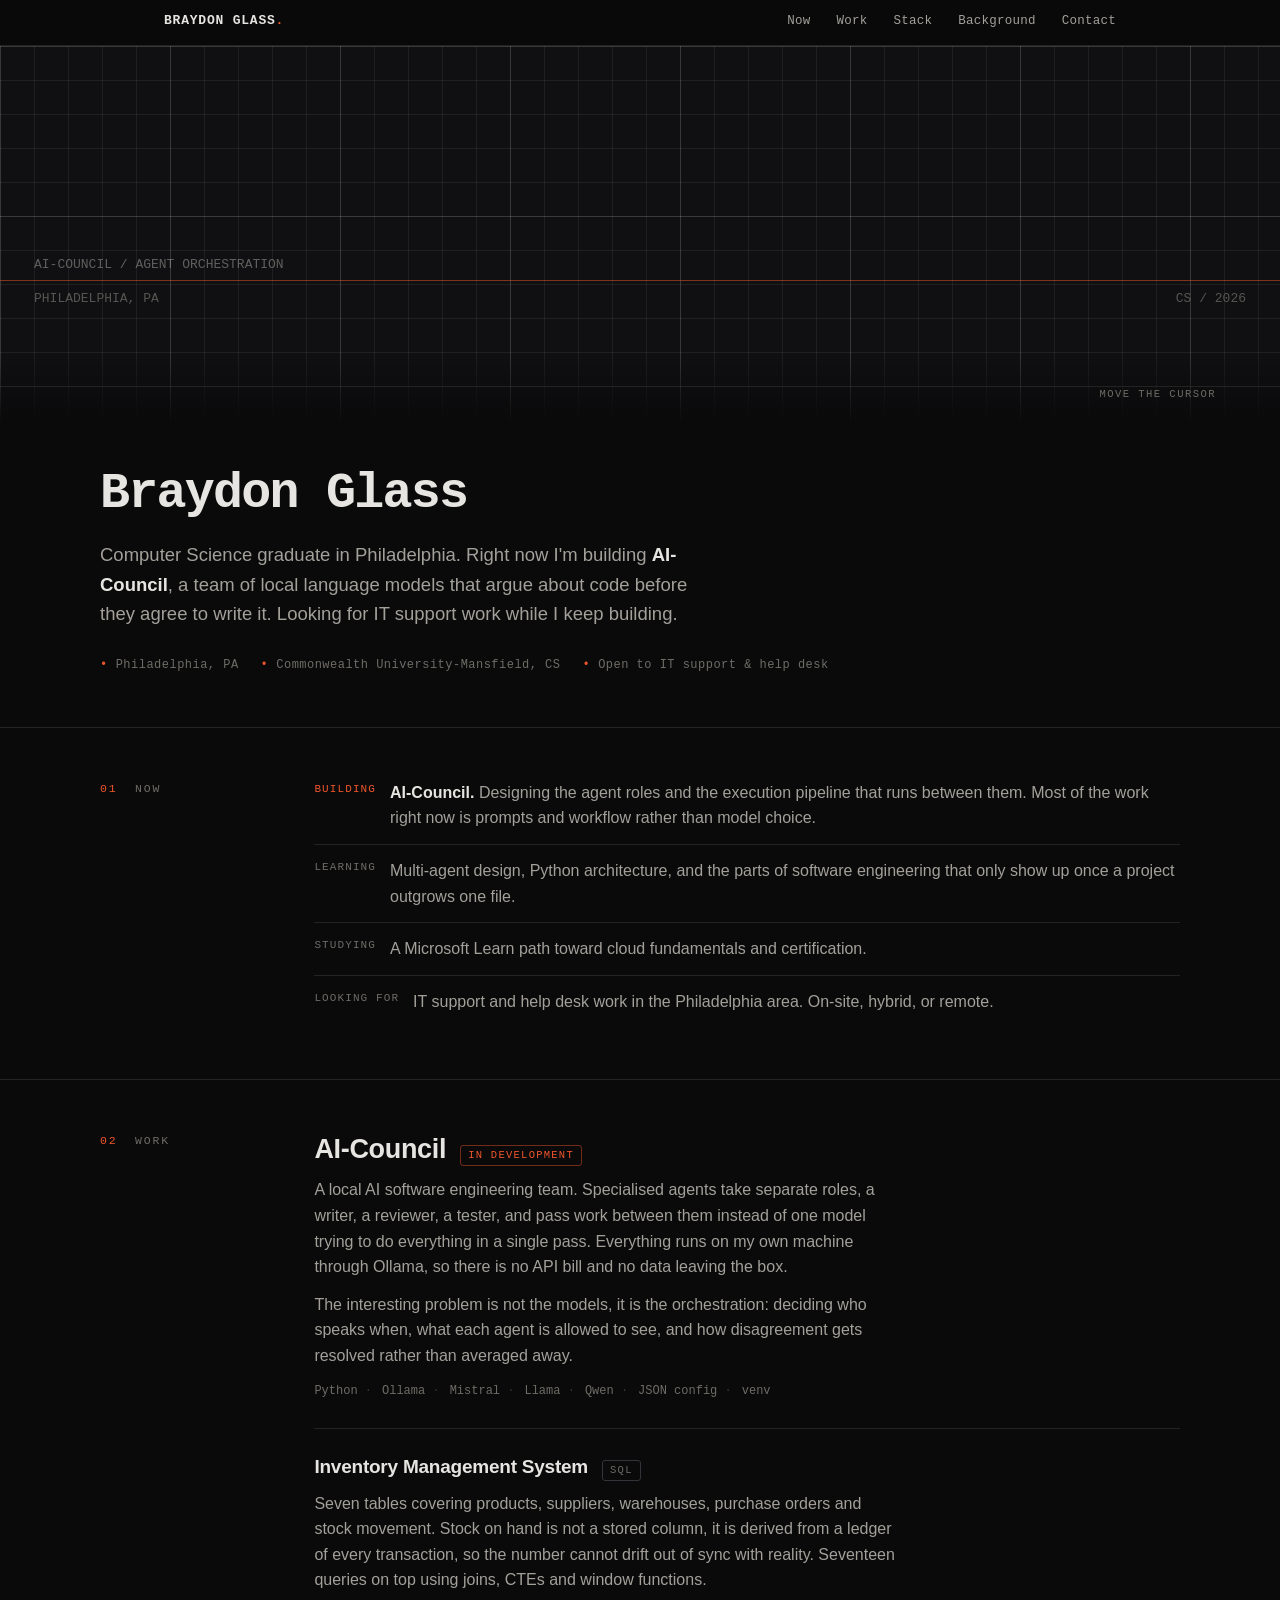
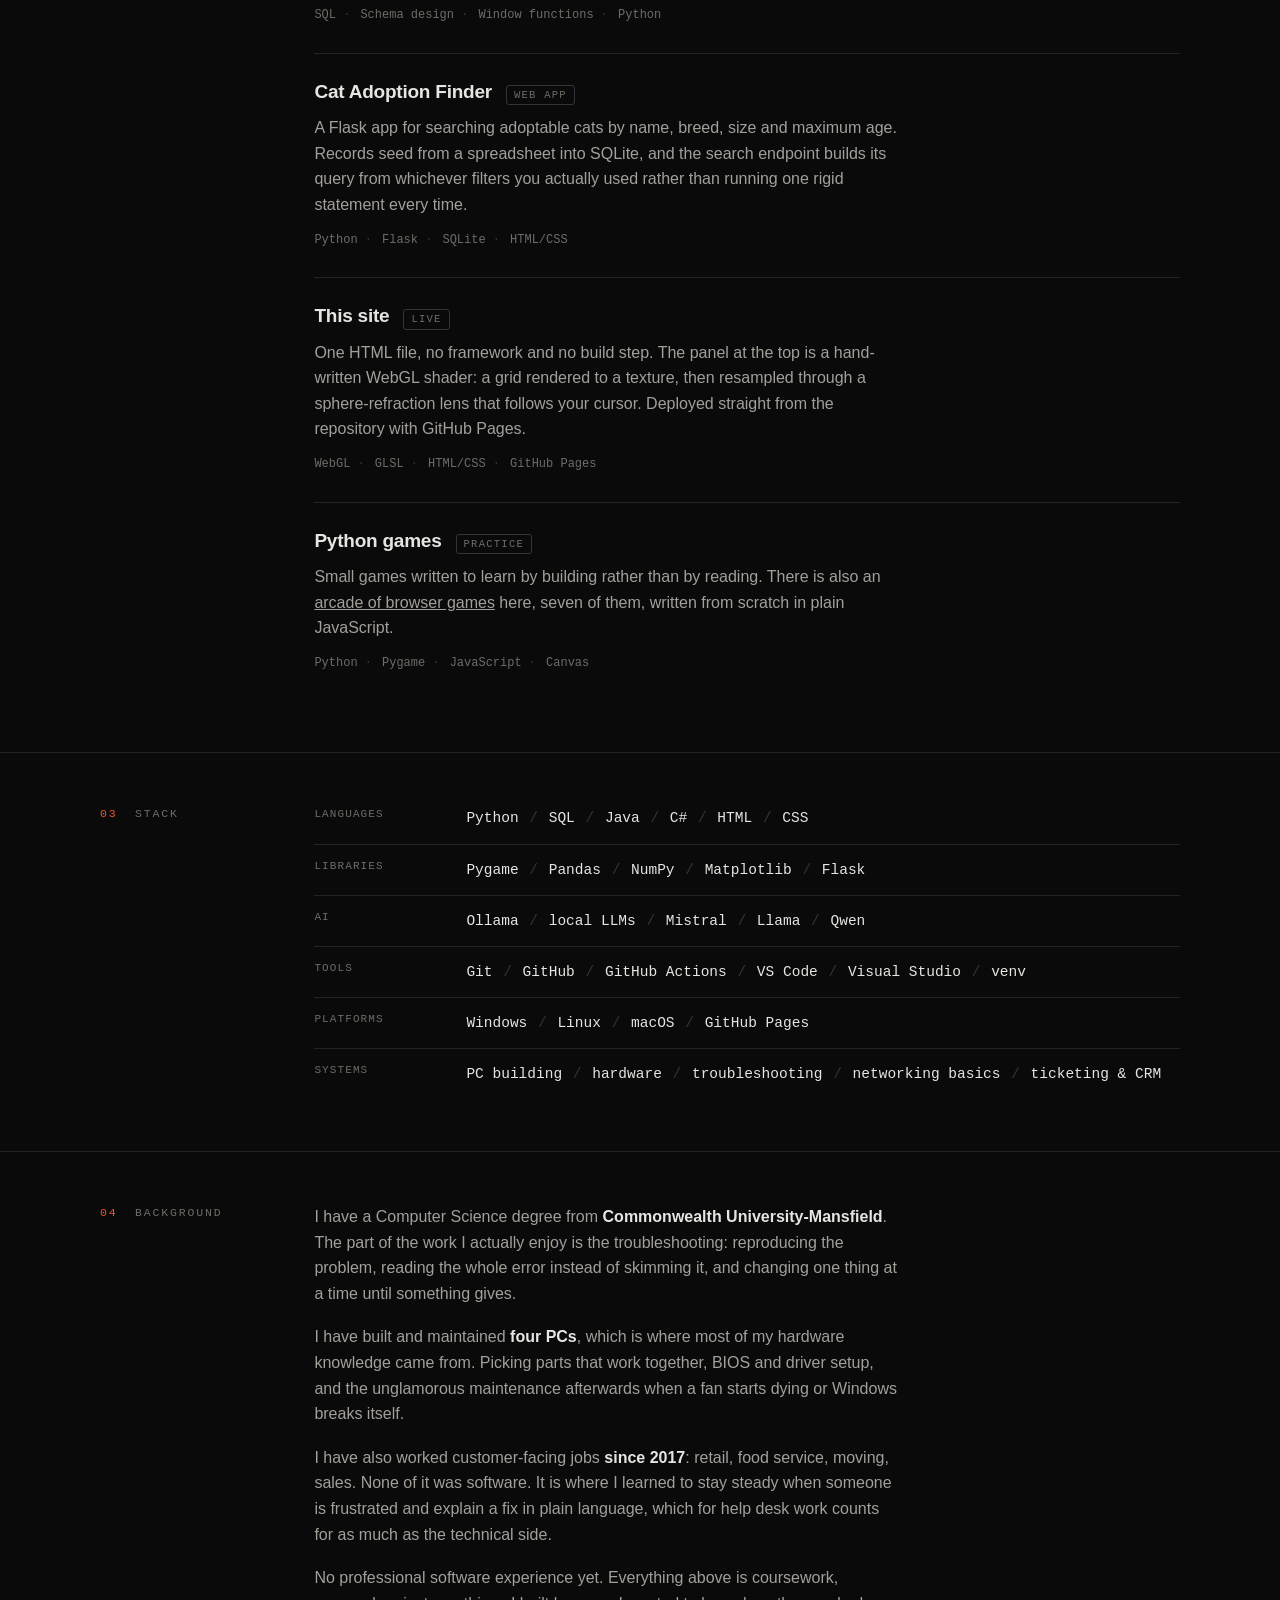
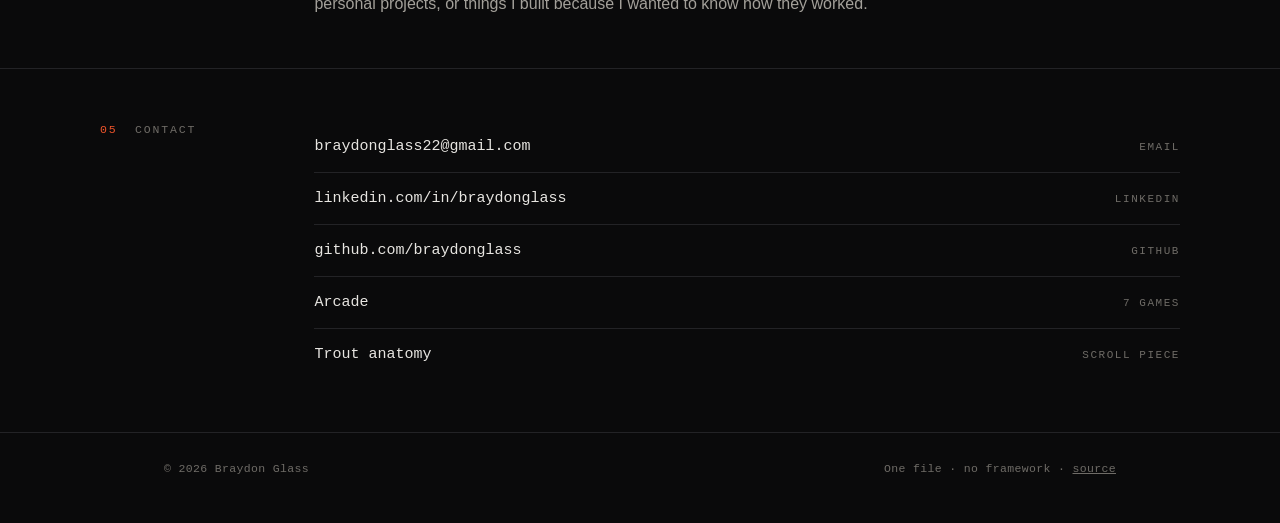
==== index.html @ a5160013 "Add scroll-scrubbed trout anatomy page A full-bleed piece that scrubs four aligned plates as the pag" ====
<!DOCTYPE html>
<html lang="en">
<head>
<meta charset="UTF-8">
<meta name="viewport" content="width=device-width, initial-scale=1">
<title>Braydon Glass</title>
<meta name="description" content="Braydon Glass. Computer Science graduate in Philadelphia building AI-Council, a local multi-agent AI system. Looking for IT support work.">
<style>
:root{
  --bg:#0a0a0b;
  --raise:#101012;
  --ink:#e7e5e1;
  --mid:#a3a09a;
  --dim:#6f6c67;
  --rule:#232326;
  --rule-2:#33333a;
  --accent:#f0552b;

  --mono:ui-monospace,SFMono-Regular,"SF Mono",Menlo,Consolas,"Liberation Mono",monospace;
  --sans:-apple-system,BlinkMacSystemFont,"Segoe UI",Helvetica,Arial,sans-serif;

  --pad:clamp(20px,5vw,64px);
  --col:clamp(96px,13vw,168px);
}

*,*::before,*::after{ box-sizing:border-box; }

html{ -webkit-text-size-adjust:100%; }

body{
  margin:0;
  background:var(--bg);
  color:var(--ink);
  font-family:var(--sans);
  font-size:16px;
  line-height:1.6;
  -webkit-font-smoothing:antialiased;
  text-rendering:optimizeLegibility;
}

a{ color:inherit; }

.sr-only{
  position:absolute; width:1px; height:1px; padding:0; margin:-1px;
  overflow:hidden; clip:rect(0 0 0 0); white-space:nowrap; border:0;
}

.shell{ max-width:1080px; margin-inline:auto; padding-inline:var(--pad); }

/* ══════════ masthead ══════════ */
.masthead{
  position:sticky; top:0; z-index:50;
  background:color-mix(in srgb, var(--bg) 88%, transparent);
  backdrop-filter:saturate(140%) blur(10px);
  -webkit-backdrop-filter:saturate(140%) blur(10px);
  border-bottom:1px solid var(--rule);
}
.masthead .inner{
  max-width:1080px; margin-inline:auto; padding:14px var(--pad);
  display:flex; align-items:baseline; justify-content:space-between; gap:20px;
}
.wordmark{
  font:600 13px/1 var(--mono); letter-spacing:.06em;
  text-decoration:none; white-space:nowrap;
}
.wordmark s{ text-decoration:none; color:var(--accent); }
.masthead nav{ display:flex; gap:clamp(12px,2.4vw,26px); }
.masthead nav a{
  font:500 12.5px/1 var(--mono); letter-spacing:.02em;
  color:var(--mid); text-decoration:none; padding-bottom:2px;
  border-bottom:1px solid transparent;
}
.masthead nav a:hover{ color:var(--ink); border-bottom-color:var(--rule-2); }
.masthead nav a[aria-current]{ color:var(--ink); border-bottom-color:var(--accent); }

/* ══════════ hero ══════════ */
.hero{ position:relative; border-bottom:1px solid var(--rule); }
.hero .plate{
  position:relative; height:clamp(280px,42vh,420px);
  background:var(--raise); overflow:hidden;
}
.hero canvas{ display:block; width:100%; height:100%; }
.hero .plate::after{           /* keeps the lens from fighting the text below */
  content:""; position:absolute; inset:auto 0 0 0; height:70px;
  background:linear-gradient(180deg,transparent,var(--bg));
  pointer-events:none;
}
.lens-note{
  position:absolute; right:var(--pad); bottom:14px; z-index:2;
  font:500 10.5px/1 var(--mono); letter-spacing:.14em;
  text-transform:uppercase; color:var(--dim);
}

.intro{ padding:44px 0 56px; }
.intro h1{
  margin:0; font:600 clamp(30px,5.4vw,50px)/1.05 var(--mono);
  letter-spacing:-.035em;
}
.intro .sub{
  margin:20px 0 0; max-width:60ch; font-size:clamp(16.5px,2vw,18.5px);
  color:var(--mid);
}
.intro .sub b{ color:var(--ink); font-weight:600; }
.meta{
  margin-top:30px; display:flex; flex-wrap:wrap; gap:8px 22px;
  font:500 12px/1 var(--mono); letter-spacing:.04em; color:var(--dim);
}
.meta span{ display:inline-flex; gap:8px; align-items:center; }
.meta i{ font-style:normal; color:var(--accent); }

/* ══════════ sections ══════════ */
section{ border-bottom:1px solid var(--rule); }
.row{
  display:grid; grid-template-columns:var(--col) 1fr;
  gap:clamp(16px,4vw,48px); padding:52px 0;
}
.row > h2{
  margin:0; align-self:start; position:sticky; top:74px;
  font:500 11.5px/1.5 var(--mono); letter-spacing:.16em;
  text-transform:uppercase; color:var(--dim);
}
.row > h2 em{ font-style:normal; color:var(--accent); }
.body > p{ margin:0 0 18px; max-width:66ch; color:var(--mid); }
.body > p:last-child{ margin-bottom:0; }
.body strong{ color:var(--ink); font-weight:600; }

/* now list */
.now{ list-style:none; margin:0; padding:0; }
.now li{
  display:grid; grid-template-columns:auto 1fr; gap:14px;
  padding:13px 0; border-top:1px solid var(--rule);
  color:var(--mid);
}
.now li:first-child{ border-top:0; padding-top:0; }
.now b{
  font:500 11px/1.7 var(--mono); letter-spacing:.1em; text-transform:uppercase;
  color:var(--dim); white-space:nowrap;
}
.now b.on{ color:var(--accent); }
.now span strong{ color:var(--ink); font-weight:600; }

/* projects */
.proj{ border-top:1px solid var(--rule); padding:26px 0; }
.proj:first-child{ border-top:0; padding-top:0; }
.proj header{
  display:flex; align-items:baseline; gap:14px; flex-wrap:wrap; margin-bottom:10px;
}
.proj h3{ margin:0; font:600 19px/1.3 var(--sans); letter-spacing:-.012em; }
.proj h3 a{ text-decoration:none; border-bottom:1px solid var(--rule-2); }
.proj h3 a:hover{ border-bottom-color:var(--accent); }
.proj .tag{
  font:500 10.5px/1 var(--mono); letter-spacing:.12em; text-transform:uppercase;
  color:var(--dim); border:1px solid var(--rule-2); border-radius:3px; padding:4px 7px;
}
.proj .tag.live{ color:var(--accent); border-color:color-mix(in srgb, var(--accent) 45%, transparent); }
.proj p{ margin:0 0 12px; max-width:66ch; color:var(--mid); }
.proj .stack{
  font:500 12px/1.8 var(--mono); color:var(--dim);
  display:flex; flex-wrap:wrap; gap:0 10px;
}
.proj .stack span::after{ content:" ·"; color:var(--rule-2); }
.proj .stack span:last-child::after{ content:""; }
.proj.lead h3{ font-size:clamp(21px,3vw,27px); }
.proj.lead p{ color:var(--mid); }

/* stack table */
.defs{ margin:0; }
.defs > div{
  display:grid; grid-template-columns:clamp(90px,12vw,132px) 1fr; gap:12px 20px;
  padding:12px 0; border-top:1px solid var(--rule);
}
.defs > div:first-child{ border-top:0; padding-top:0; }
.defs dt{
  font:500 11px/1.8 var(--mono); letter-spacing:.1em; text-transform:uppercase; color:var(--dim);
}
.defs dd{ margin:0; font:400 14.5px/1.8 var(--mono); color:var(--ink); }
.defs dd i{ font-style:normal; color:var(--rule-2); padding:0 2px; }

/* contact */
.links{ list-style:none; margin:0; padding:0; }
.links li{ border-top:1px solid var(--rule); }
.links li:first-child{ border-top:0; }
.links a{
  display:flex; align-items:baseline; justify-content:space-between; gap:16px;
  padding:15px 0; text-decoration:none; color:var(--ink);
  font:500 15px/1.4 var(--mono);
}
.links a span{ font-size:11px; letter-spacing:.14em; text-transform:uppercase; color:var(--dim); }
.links a:hover{ color:var(--accent); }
.links a:hover span{ color:var(--mid); }

footer{
  padding:26px 0 44px;
  display:flex; justify-content:space-between; gap:14px; flex-wrap:wrap;
  font:500 11.5px/1.7 var(--mono); letter-spacing:.03em; color:var(--dim);
}
footer a{ color:var(--dim); }

/* restrained entrance: opacity only, no travel */
.fade{ opacity:0; transition:opacity .5s ease; }
.fade.in{ opacity:1; }

@media (max-width:720px){
  .row{ grid-template-columns:1fr; gap:14px; padding:40px 0; }
  .row > h2{ position:static; }
  .defs > div{ grid-template-columns:1fr; gap:4px; }
  .masthead nav a:nth-child(n+4){ display:none; }
}
@media (prefers-reduced-motion:reduce){
  .fade{ opacity:1; transition:none; }
}
</style>
</head>
<body>

<header class="masthead">
  <div class="inner">
    <a class="wordmark" href="#top">BRAYDON GLASS<s>.</s></a>
    <nav>
      <a href="#now">Now</a>
      <a href="#work">Work</a>
      <a href="#stack">Stack</a>
      <a href="#background">Background</a>
      <a href="#contact">Contact</a>
    </nav>
  </div>
</header>

<main id="top">

  <section class="hero">
    <h1 class="sr-only">Braydon Glass, Computer Science graduate in Philadelphia</h1>
    <div class="plate" id="plate">
      <canvas id="lens" aria-hidden="true"></canvas>
      <p class="lens-note">Move the cursor</p>
    </div>
    <div class="shell intro">
      <h1 aria-hidden="true">Braydon&nbsp;Glass</h1>
      <p class="sub">
        Computer Science graduate in Philadelphia. Right now I'm building
        <b>AI-Council</b>, a team of local language models that argue about code before they
        agree to write it. Looking for IT support work while I keep building.
      </p>
      <div class="meta">
        <span><i>&bull;</i> Philadelphia, PA</span>
        <span><i>&bull;</i> Commonwealth University-Mansfield, CS</span>
        <span><i>&bull;</i> Open to IT support &amp; help desk</span>
      </div>
    </div>
  </section>

  <!-- ─────────── NOW ─────────── -->
  <section id="now">
    <div class="shell row fade">
      <h2><em>01</em> &nbsp;Now</h2>
      <div class="body">
        <ul class="now">
          <li>
            <b class="on">Building</b>
            <span><strong>AI-Council.</strong> Designing the agent roles and the execution
              pipeline that runs between them. Most of the work right now is prompts and
              workflow rather than model choice.</span>
          </li>
          <li>
            <b>Learning</b>
            <span>Multi-agent design, Python architecture, and the parts of software
              engineering that only show up once a project outgrows one file.</span>
          </li>
          <li>
            <b>Studying</b>
            <span>A Microsoft Learn path toward cloud fundamentals and certification.</span>
          </li>
          <li>
            <b>Looking for</b>
            <span>IT support and help desk work in the Philadelphia area. On-site, hybrid,
              or remote.</span>
          </li>
        </ul>
      </div>
    </div>
  </section>

  <!-- ─────────── WORK ─────────── -->
  <section id="work">
    <div class="shell row fade">
      <h2><em>02</em> &nbsp;Work</h2>
      <div class="body">

        <article class="proj lead">
          <header>
            <h3>AI-Council</h3>
            <span class="tag live">In development</span>
          </header>
          <p>
            A local AI software engineering team. Specialised agents take separate roles, a
            writer, a reviewer, a tester, and pass work between them instead of one model
            trying to do everything in a single pass. Everything runs on my own machine
            through Ollama, so there is no API bill and no data leaving the box.
          </p>
          <p>
            The interesting problem is not the models, it is the orchestration: deciding who
            speaks when, what each agent is allowed to see, and how disagreement gets
            resolved rather than averaged away.
          </p>
          <div class="stack">
            <span>Python</span><span>Ollama</span><span>Mistral</span><span>Llama</span>
            <span>Qwen</span><span>JSON config</span><span>venv</span>
          </div>
        </article>

        <article class="proj">
          <header>
            <h3>Inventory Management System</h3>
            <span class="tag">SQL</span>
          </header>
          <p>
            Seven tables covering products, suppliers, warehouses, purchase orders and stock
            movement. Stock on hand is not a stored column, it is derived from a ledger of
            every transaction, so the number cannot drift out of sync with reality. Seventeen
            queries on top using joins, CTEs and window functions.
          </p>
          <div class="stack">
            <span>SQL</span><span>Schema design</span><span>Window functions</span><span>Python</span>
          </div>
        </article>

        <article class="proj">
          <header>
            <h3>Cat Adoption Finder</h3>
            <span class="tag">Web app</span>
          </header>
          <p>
            A Flask app for searching adoptable cats by name, breed, size and maximum age.
            Records seed from a spreadsheet into SQLite, and the search endpoint builds its
            query from whichever filters you actually used rather than running one rigid
            statement every time.
          </p>
          <div class="stack">
            <span>Python</span><span>Flask</span><span>SQLite</span><span>HTML/CSS</span>
          </div>
        </article>

        <article class="proj">
          <header>
            <h3>This site</h3>
            <span class="tag">Live</span>
          </header>
          <p>
            One HTML file, no framework and no build step. The panel at the top is a
            hand-written WebGL shader: a grid rendered to a texture, then resampled through a
            sphere-refraction lens that follows your cursor. Deployed straight from the
            repository with GitHub Pages.
          </p>
          <div class="stack">
            <span>WebGL</span><span>GLSL</span><span>HTML/CSS</span><span>GitHub Pages</span>
          </div>
        </article>

        <article class="proj">
          <header>
            <h3>Python games</h3>
            <span class="tag">Practice</span>
          </header>
          <p>
            Small games written to learn by building rather than by reading. There is also
            an <a href="games.html">arcade of browser games</a> here, seven of them, written
            from scratch in plain JavaScript.
          </p>
          <div class="stack">
            <span>Python</span><span>Pygame</span><span>JavaScript</span><span>Canvas</span>
          </div>
        </article>

      </div>
    </div>
  </section>

  <!-- ─────────── STACK ─────────── -->
  <section id="stack">
    <div class="shell row fade">
      <h2><em>03</em> &nbsp;Stack</h2>
      <div class="body">
        <dl class="defs">
          <div><dt>Languages</dt><dd>Python <i>/</i> SQL <i>/</i> Java <i>/</i> C# <i>/</i> HTML <i>/</i> CSS</dd></div>
          <div><dt>Libraries</dt><dd>Pygame <i>/</i> Pandas <i>/</i> NumPy <i>/</i> Matplotlib <i>/</i> Flask</dd></div>
          <div><dt>AI</dt><dd>Ollama <i>/</i> local LLMs <i>/</i> Mistral <i>/</i> Llama <i>/</i> Qwen</dd></div>
          <div><dt>Tools</dt><dd>Git <i>/</i> GitHub <i>/</i> GitHub Actions <i>/</i> VS Code <i>/</i> Visual Studio <i>/</i> venv</dd></div>
          <div><dt>Platforms</dt><dd>Windows <i>/</i> Linux <i>/</i> macOS <i>/</i> GitHub Pages</dd></div>
          <div><dt>Systems</dt><dd>PC building <i>/</i> hardware <i>/</i> troubleshooting <i>/</i> networking basics <i>/</i> ticketing &amp; CRM</dd></div>
        </dl>
      </div>
    </div>
  </section>

  <!-- ─────────── BACKGROUND ─────────── -->
  <section id="background">
    <div class="shell row fade">
      <h2><em>04</em> &nbsp;Background</h2>
      <div class="body">
        <p>
          I have a Computer Science degree from <strong>Commonwealth University-Mansfield</strong>.
          The part of the work I actually enjoy is the troubleshooting: reproducing the
          problem, reading the whole error instead of skimming it, and changing one thing at
          a time until something gives.
        </p>
        <p>
          I have built and maintained <strong>four PCs</strong>, which is where most of my
          hardware knowledge came from. Picking parts that work together, BIOS and driver
          setup, and the unglamorous maintenance afterwards when a fan starts dying or
          Windows breaks itself.
        </p>
        <p>
          I have also worked customer-facing jobs <strong>since 2017</strong>: retail, food
          service, moving, sales. None of it was software. It is where I learned to stay
          steady when someone is frustrated and explain a fix in plain language, which for
          help desk work counts for as much as the technical side.
        </p>
        <p>
          No professional software experience yet. Everything above is coursework, personal
          projects, or things I built because I wanted to know how they worked.
        </p>
      </div>
    </div>
  </section>

  <!-- ─────────── CONTACT ─────────── -->
  <section id="contact">
    <div class="shell row fade">
      <h2><em>05</em> &nbsp;Contact</h2>
      <div class="body">
        <ul class="links">
          <li><a href="mailto:braydonglass22@gmail.com">braydonglass22@gmail.com <span>Email</span></a></li>
          <li><a href="https://www.linkedin.com/in/braydonglass" target="_blank" rel="noopener">linkedin.com/in/braydonglass <span>LinkedIn</span></a></li>
          <li><a href="https://github.com/braydonglass" target="_blank" rel="noopener">github.com/braydonglass <span>GitHub</span></a></li>
          <li><a href="games.html">Arcade <span>7 games</span></a></li>
          <li><a href="trout.html">Trout anatomy <span>Scroll piece</span></a></li>
        </ul>
      </div>
    </div>
  </section>

  <div class="shell">
    <footer>
      <span>&copy; <span id="yr">2026</span> Braydon Glass</span>
      <span>One file &middot; no framework &middot; <a href="https://github.com/braydonglass/braydonglass.github.io">source</a></span>
    </footer>
  </div>

</main>

<script>
(() => {
"use strict";

document.getElementById("yr").textContent = new Date().getFullYear();

const reduced = matchMedia("(prefers-reduced-motion: reduce)").matches;

/* ---------- restrained scroll reveal (opacity only) ---------- */
const faders = [...document.querySelectorAll(".fade")];
const revealAll = () => faders.forEach(el => el.classList.add("in"));
if (!("IntersectionObserver" in window) || reduced){
  revealAll();
} else {
  const io = new IntersectionObserver(es => {
    es.forEach(e => { if (e.isIntersecting){ e.target.classList.add("in"); io.unobserve(e.target); } });
  }, { threshold:.08, rootMargin:"0px 0px -5% 0px" });
  faders.forEach(el => io.observe(el));
  // never let a missed observer leave the page permanently blank
  setTimeout(revealAll, 2500);
}

/* ---------- nav current-section marker ---------- */
const secs = [...document.querySelectorAll("main section[id]")];
const navs = [...document.querySelectorAll(".masthead nav a")];
let queued = false;
function markNav(){
  queued = false;
  const line = scrollY + innerHeight * .3;
  let cur = null;
  for (const s of secs) if (s.offsetTop <= line) cur = s.id;
  navs.forEach(a => {
    if (a.getAttribute("href") === "#" + cur) a.setAttribute("aria-current","true");
    else a.removeAttribute("aria-current");
  });
}
addEventListener("scroll", () => { if(!queued){ queued = true; requestAnimationFrame(markNav); } }, { passive:true });
markNav();

/* ============================================================
   LENS
   A grid is drawn to an offscreen 2D canvas, uploaded as a
   texture, then resampled through a sphere-refraction shader
   centred on the pointer. No libraries, no 3D models.
   ============================================================ */
(() => {
  const plate = document.getElementById("plate");
  const cv    = document.getElementById("lens");
  if (!plate || !cv) return;

  const src = document.createElement("canvas");
  const s2d = src.getContext("2d");
  let W = 0, H = 0, dpr = 1;

  /* ---- the thing being refracted ---- */
  function paintSource(){
    s2d.setTransform(1,0,0,1,0,0);
    s2d.fillStyle = "#101012";
    s2d.fillRect(0,0,src.width,src.height);
    s2d.scale(dpr,dpr);

    const step = 34;
    s2d.lineWidth = 1;
    s2d.strokeStyle = "rgba(231,229,225,.07)";
    s2d.beginPath();
    for (let x = 0; x <= W; x += step){ s2d.moveTo(x+.5, 0); s2d.lineTo(x+.5, H); }
    for (let y = 0; y <= H; y += step){ s2d.moveTo(0, y+.5); s2d.lineTo(W, y+.5); }
    s2d.stroke();

    // heavier rules every fifth line
    s2d.strokeStyle = "rgba(231,229,225,.13)";
    s2d.beginPath();
    for (let x = 0; x <= W; x += step*5){ s2d.moveTo(x+.5, 0); s2d.lineTo(x+.5, H); }
    for (let y = 0; y <= H; y += step*5){ s2d.moveTo(0, y+.5); s2d.lineTo(W, y+.5); }
    s2d.stroke();

    // a single accent axis, off-centre
    s2d.strokeStyle = "rgba(240,85,43,.5)";
    s2d.beginPath();
    s2d.moveTo(0, Math.round(H*.62)+.5); s2d.lineTo(W, Math.round(H*.62)+.5);
    s2d.stroke();

    s2d.font = `500 ${Math.max(10, Math.min(13, W/90))}px ui-monospace, Menlo, monospace`;
    s2d.fillStyle = "rgba(163,160,154,.55)";
    s2d.fillText("AI-COUNCIL / AGENT ORCHESTRATION", step, Math.round(H*.62) - 12);
    s2d.fillStyle = "rgba(111,108,103,.75)";
    s2d.fillText("PHILADELPHIA, PA", step, Math.round(H*.62) + 22);
    s2d.textAlign = "right";
    s2d.fillText("CS / 2026", W - step, Math.round(H*.62) + 22);
    s2d.textAlign = "left";
  }

  const VS = `attribute vec2 p; varying vec2 v;
    void main(){ v = p*0.5+0.5; gl_Position = vec4(p,0.0,1.0); }`;

  const FS = `precision highp float;
    varying vec2 v;
    uniform sampler2D tex;
    uniform vec2  mouse;
    uniform float radius;
    uniform float aspect;
    uniform float on;

    void main(){
      vec2 uv = v;
      vec2 d  = uv - mouse;
      d.x *= aspect;
      float dist = length(d);
      float r = dist / radius;
      vec3 col;

      if (r < 1.0 && on > 0.5){
        float z    = sqrt(max(0.0, 1.0 - r*r));   // sphere height
        float bend = (1.0 - z) * 0.42 * radius;   // refraction pull
        vec2  dir  = dist > 0.0001 ? d/dist : vec2(0.0);
        vec2  off  = dir * bend;
        off.x /= aspect;
        vec2 base = uv - off;

        float ca = 0.0045 * (1.0 - z);            // chromatic split at the edge
        col.r = texture2D(tex, base + vec2(ca, 0.0)).r;
        col.g = texture2D(tex, base).g;
        col.b = texture2D(tex, base - vec2(ca, 0.0)).b;

        col += (1.0 - r) * 0.025;                                  // inner lift
        col += smoothstep(0.82, 0.99, r) * (1.0 - smoothstep(0.99, 1.0, r)) * 0.20;  // rim
      } else {
        col = texture2D(tex, uv).rgb;
      }
      gl_FragColor = vec4(col, 1.0);
    }`;

  const gl = cv.getContext("webgl", { antialias:false, alpha:false })
          || cv.getContext("experimental-webgl", { antialias:false, alpha:false });

  /* ---- no WebGL: show the grid flat, still looks intentional ---- */
  if (!gl){
    const fb = cv.getContext("2d");
    const flat = () => {
      const r = plate.getBoundingClientRect();
      if (r.width < 2 || r.height < 2) return;
      dpr = Math.min(devicePixelRatio||1, 2);
      W = r.width; H = r.height;
      cv.width = src.width = Math.floor(W*dpr);
      cv.height = src.height = Math.floor(H*dpr);
      paintSource();
      fb.setTransform(1,0,0,1,0,0);
      fb.drawImage(src,0,0);
    };
    if (typeof ResizeObserver !== "undefined") new ResizeObserver(flat).observe(plate);
    addEventListener("resize", flat, { passive:true });
    flat();
    document.querySelector(".lens-note").textContent = "";
    return;
  }

  function compile(type, code){
    const sh = gl.createShader(type);
    gl.shaderSource(sh, code); gl.compileShader(sh);
    if (!gl.getShaderParameter(sh, gl.COMPILE_STATUS)) throw new Error(gl.getShaderInfoLog(sh));
    return sh;
  }
  const prog = gl.createProgram();
  gl.attachShader(prog, compile(gl.VERTEX_SHADER, VS));
  gl.attachShader(prog, compile(gl.FRAGMENT_SHADER, FS));
  gl.linkProgram(prog);
  gl.useProgram(prog);

  const buf = gl.createBuffer();
  gl.bindBuffer(gl.ARRAY_BUFFER, buf);
  gl.bufferData(gl.ARRAY_BUFFER, new Float32Array([-1,-1, 3,-1, -1,3]), gl.STATIC_DRAW);
  const loc = gl.getAttribLocation(prog, "p");
  gl.enableVertexAttribArray(loc);
  gl.vertexAttribPointer(loc, 2, gl.FLOAT, false, 0, 0);

  const uMouse  = gl.getUniformLocation(prog, "mouse");
  const uRadius = gl.getUniformLocation(prog, "radius");
  const uAspect = gl.getUniformLocation(prog, "aspect");
  const uOn     = gl.getUniformLocation(prog, "on");

  const tex = gl.createTexture();
  gl.bindTexture(gl.TEXTURE_2D, tex);
  gl.pixelStorei(gl.UNPACK_FLIP_Y_WEBGL, true);
  gl.texParameteri(gl.TEXTURE_2D, gl.TEXTURE_WRAP_S, gl.CLAMP_TO_EDGE);
  gl.texParameteri(gl.TEXTURE_2D, gl.TEXTURE_WRAP_T, gl.CLAMP_TO_EDGE);
  gl.texParameteri(gl.TEXTURE_2D, gl.TEXTURE_MIN_FILTER, gl.LINEAR);
  gl.texParameteri(gl.TEXTURE_2D, gl.TEXTURE_MAG_FILTER, gl.LINEAR);

  let ready = false;
  function size(){
    const r = plate.getBoundingClientRect();
    // a zero-area box means layout hasn't settled; ResizeObserver will call again
    if (r.width < 2 || r.height < 2) return;
    dpr = Math.min(devicePixelRatio||1, 2);
    W = r.width; H = r.height;
    cv.width  = src.width  = Math.floor(W*dpr);
    cv.height = src.height = Math.floor(H*dpr);
    paintSource();
    gl.bindTexture(gl.TEXTURE_2D, tex);
    gl.texImage2D(gl.TEXTURE_2D, 0, gl.RGB, gl.RGB, gl.UNSIGNED_BYTE, src);
    gl.viewport(0,0,cv.width,cv.height);
    gl.uniform1f(uAspect, W/H);
    ready = true;
  }

  // target sits centre-right until the pointer arrives
  let tx = .62, ty = .5, mx = .62, my = .5, live = 0, want = 0;
  const ease = reduced ? 1 : .12;      // reduced motion: snap instead of glide
  const easeOn = reduced ? 1 : .08;

  plate.addEventListener("pointermove", e => {
    const r = plate.getBoundingClientRect();
    if (!r.width || !r.height) return;
    tx = (e.clientX - r.left) / r.width;
    ty = 1 - (e.clientY - r.top) / r.height;
    want = 1;
  }, { passive:true });
  plate.addEventListener("pointerleave", () => { want = 0; }, { passive:true });

  // one loop for the life of the page; a full-screen quad is cheap
  function frame(){
    if (ready){   // rAF is already throttled by the browser when backgrounded
      mx += (tx-mx) * ease;
      my += (ty-my) * ease;
      live += (want-live) * easeOn;
      gl.uniform2f(uMouse, mx, my);
      gl.uniform1f(uRadius, .17);
      gl.uniform1f(uOn, live > .02 ? 1 : 0);
      gl.drawArrays(gl.TRIANGLES, 0, 3);
    }
    requestAnimationFrame(frame);
  }

  // the plate can change size without the window doing so, so watch the element
  if (typeof ResizeObserver !== "undefined") new ResizeObserver(() => size()).observe(plate);
  addEventListener("resize", size, { passive:true });

  size();
  requestAnimationFrame(frame);
})();

})();
</script>
</body>
</html>
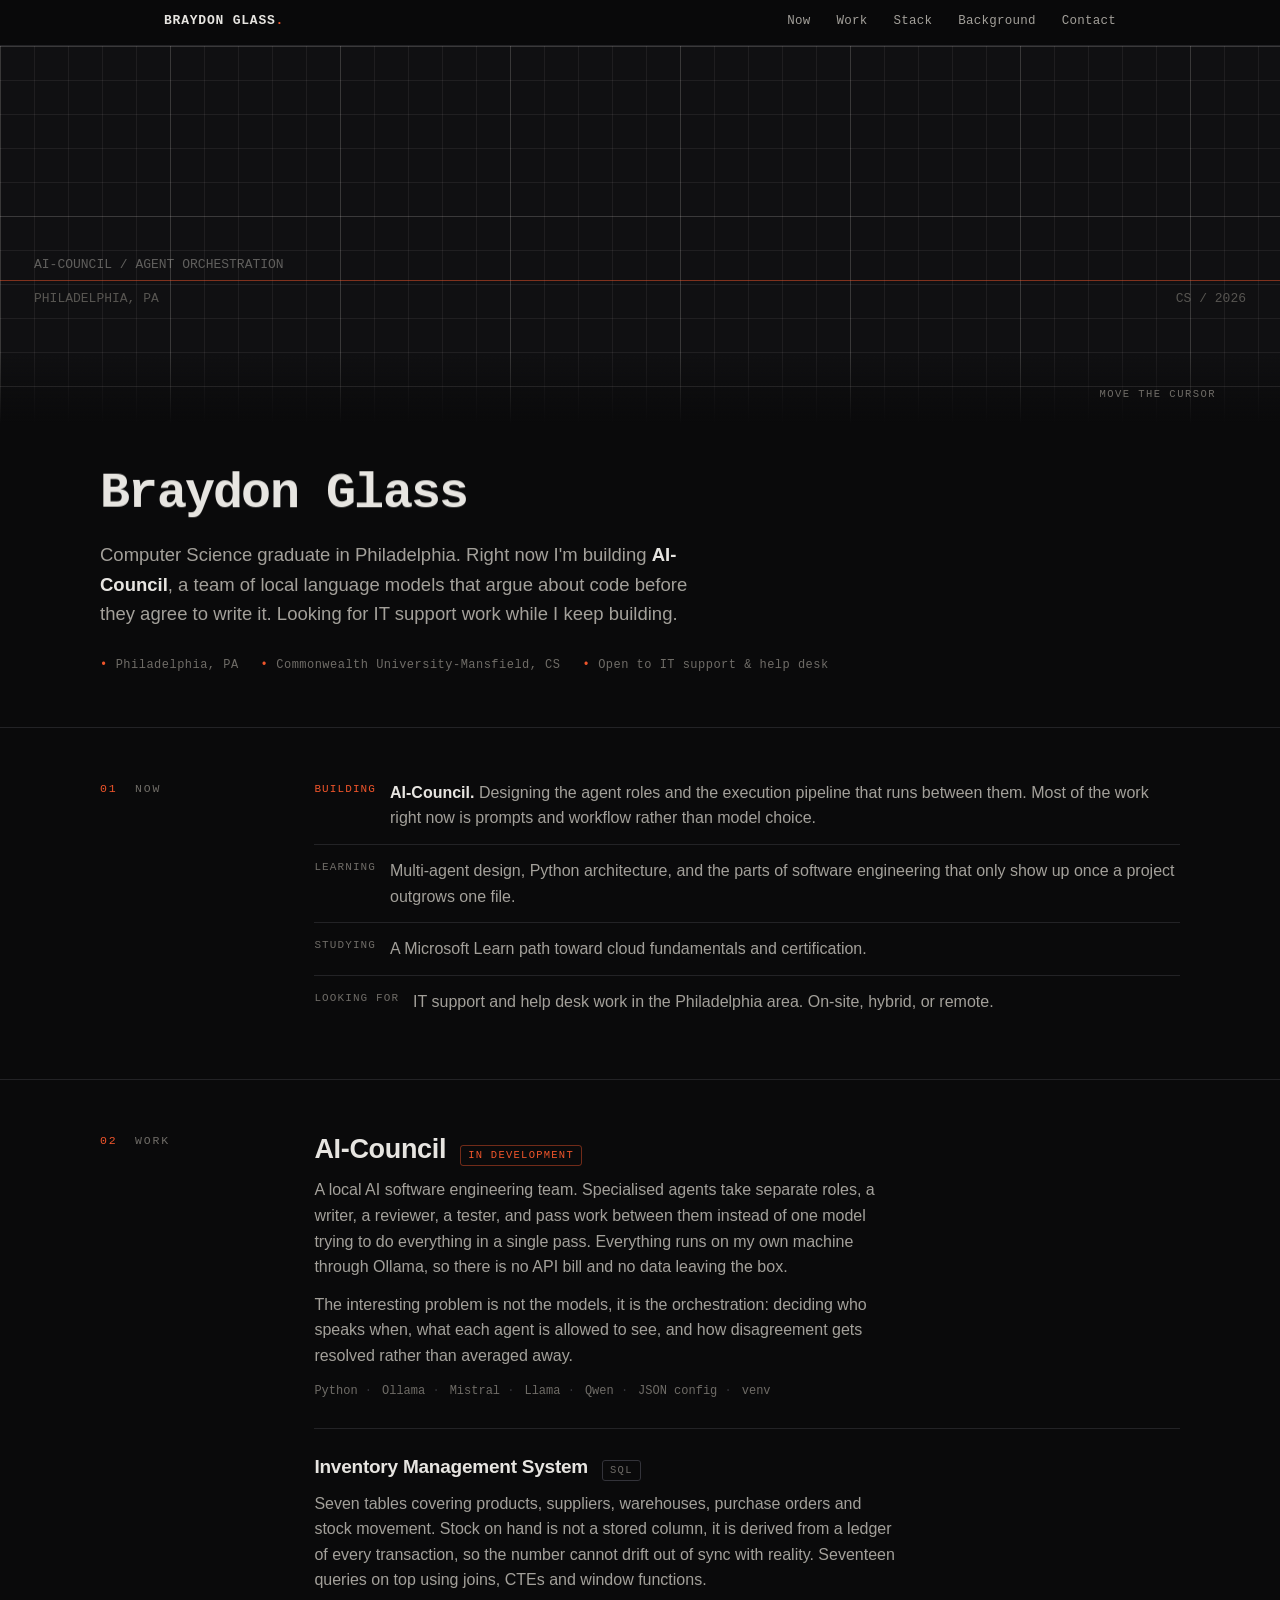
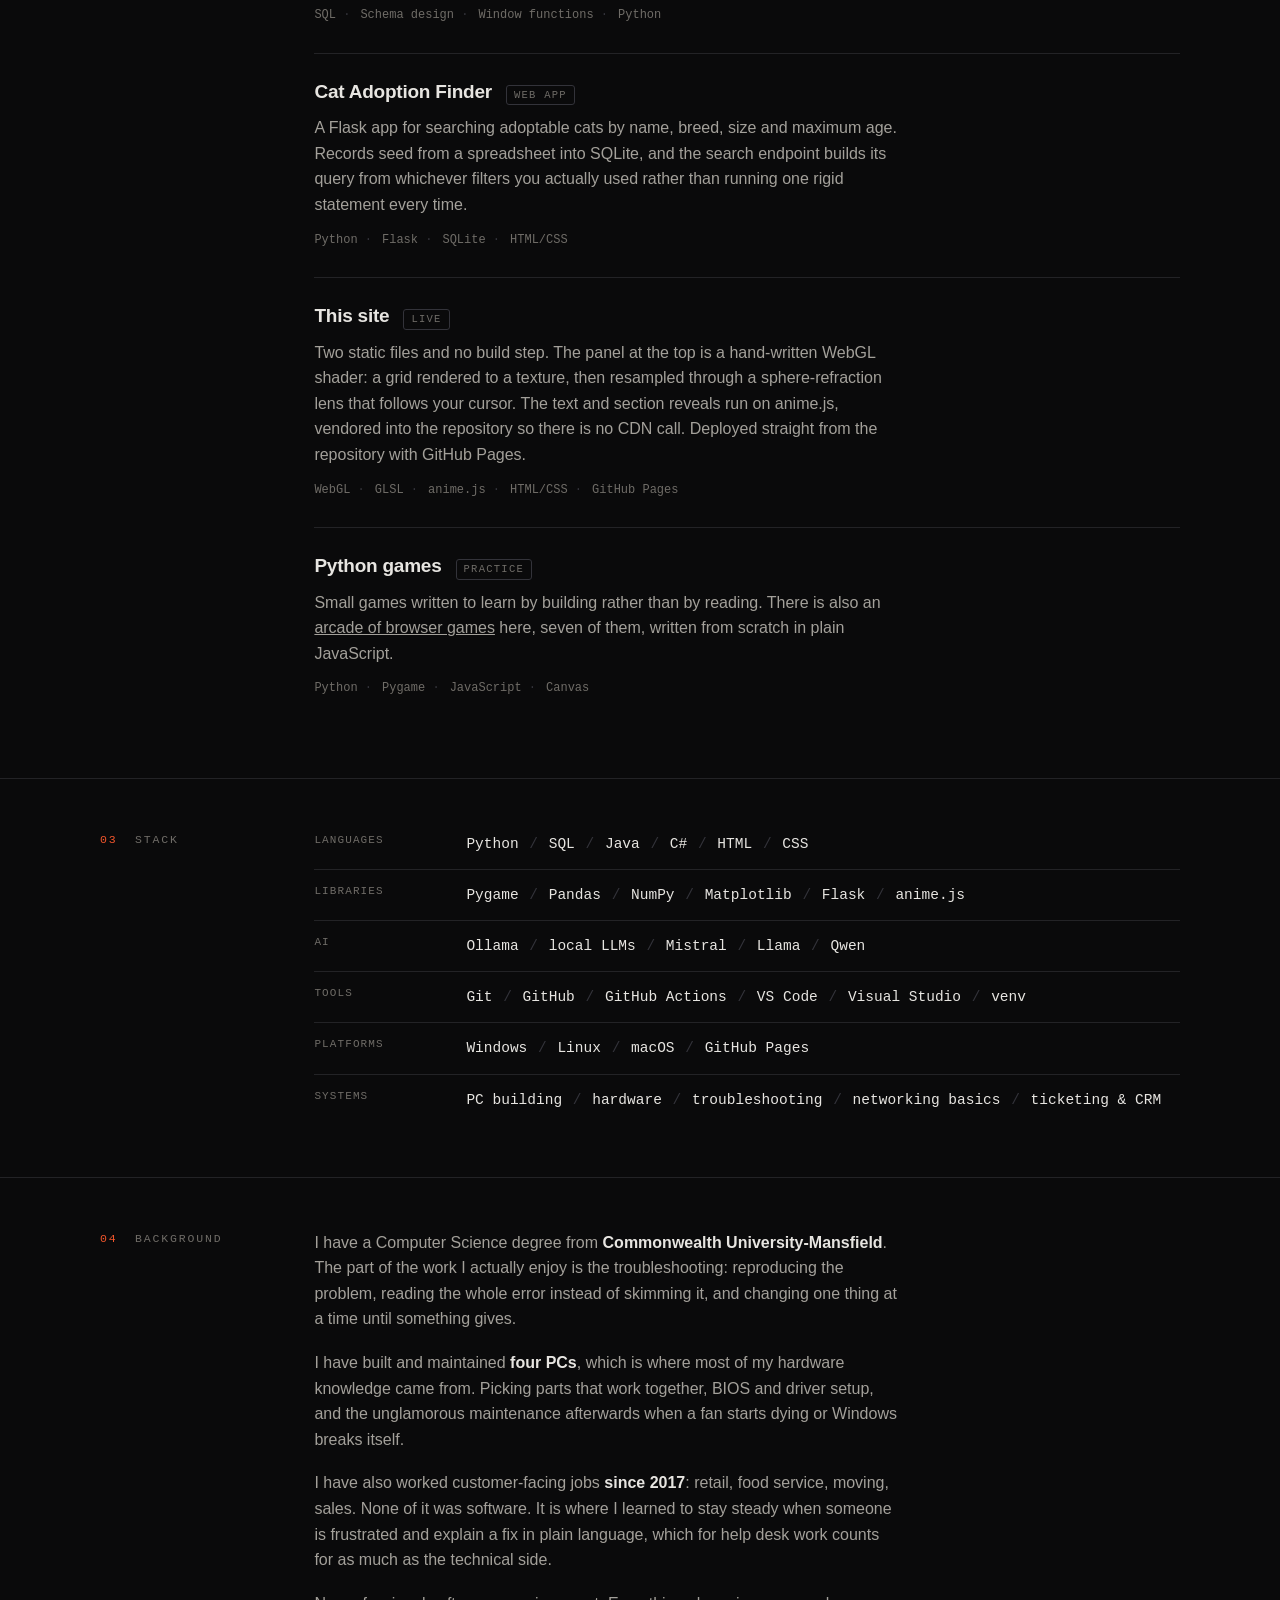
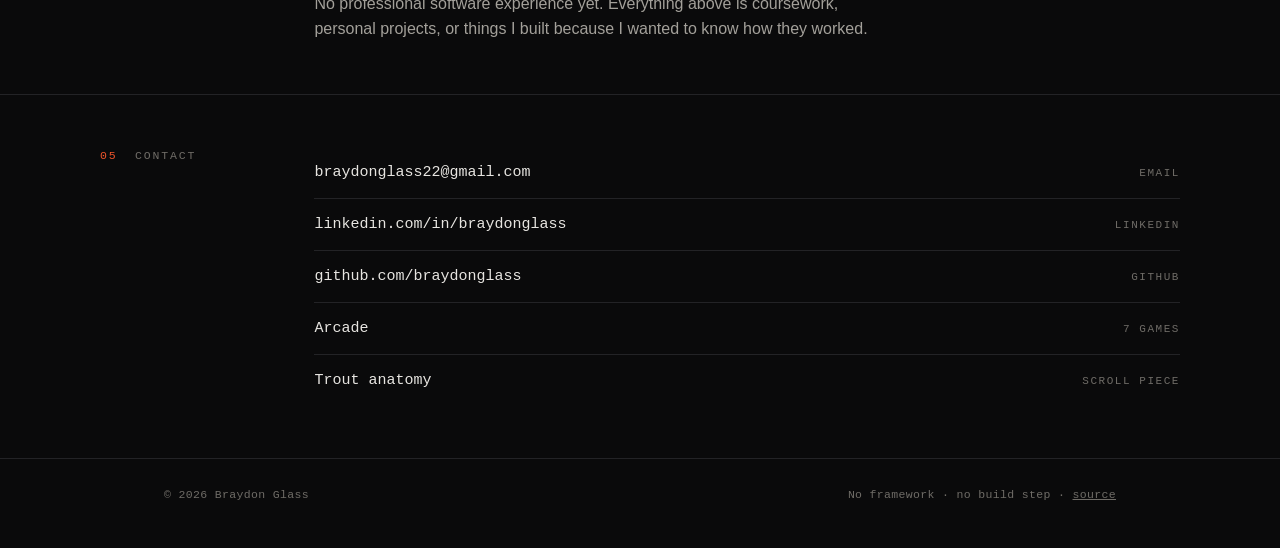
==== commit b53b5331: "Add anime.js motion; keep dependency claims honest Vendor anime.js 4.5.0 and use it for the hero cha" ====
--- a/index.html
+++ b/index.html
@@ -196,9 +196,10 @@
 }
 footer a{ color:var(--dim); }
 
-/* restrained entrance: opacity only, no travel */
-.fade{ opacity:0; transition:opacity .5s ease; }
-.fade.in{ opacity:1; }
+/* No opacity:0 here on purpose. anime.js sets the from-state at runtime, so
+   if the module fails to load the page is simply visible and static. */
+.intro h1{ overflow:hidden; }        /* clips the character reveal */
+.intro h1 .char{ display:inline-block; will-change:transform; }
 
 @media (max-width:720px){
   .row{ grid-template-columns:1fr; gap:14px; padding:40px 0; }
@@ -207,7 +208,7 @@
   .masthead nav a:nth-child(n+4){ display:none; }
 }
 @media (prefers-reduced-motion:reduce){
-  .fade{ opacity:1; transition:none; }
+  .intro h1{ overflow:visible; }
 }
 </style>
 </head>
@@ -346,13 +347,14 @@
             <span class="tag">Live</span>
           </header>
           <p>
-            One HTML file, no framework and no build step. The panel at the top is a
-            hand-written WebGL shader: a grid rendered to a texture, then resampled through a
-            sphere-refraction lens that follows your cursor. Deployed straight from the
+            Two static files and no build step. The panel at the top is a hand-written WebGL
+            shader: a grid rendered to a texture, then resampled through a sphere-refraction
+            lens that follows your cursor. The text and section reveals run on anime.js,
+            vendored into the repository so there is no CDN call. Deployed straight from the
             repository with GitHub Pages.
           </p>
           <div class="stack">
-            <span>WebGL</span><span>GLSL</span><span>HTML/CSS</span><span>GitHub Pages</span>
+            <span>WebGL</span><span>GLSL</span><span>anime.js</span><span>HTML/CSS</span><span>GitHub Pages</span>
           </div>
         </article>
 
@@ -382,7 +384,7 @@
       <div class="body">
         <dl class="defs">
           <div><dt>Languages</dt><dd>Python <i>/</i> SQL <i>/</i> Java <i>/</i> C# <i>/</i> HTML <i>/</i> CSS</dd></div>
-          <div><dt>Libraries</dt><dd>Pygame <i>/</i> Pandas <i>/</i> NumPy <i>/</i> Matplotlib <i>/</i> Flask</dd></div>
+          <div><dt>Libraries</dt><dd>Pygame <i>/</i> Pandas <i>/</i> NumPy <i>/</i> Matplotlib <i>/</i> Flask <i>/</i> anime.js</dd></div>
           <div><dt>AI</dt><dd>Ollama <i>/</i> local LLMs <i>/</i> Mistral <i>/</i> Llama <i>/</i> Qwen</dd></div>
           <div><dt>Tools</dt><dd>Git <i>/</i> GitHub <i>/</i> GitHub Actions <i>/</i> VS Code <i>/</i> Visual Studio <i>/</i> venv</dd></div>
           <div><dt>Platforms</dt><dd>Windows <i>/</i> Linux <i>/</i> macOS <i>/</i> GitHub Pages</dd></div>
@@ -442,7 +444,7 @@
   <div class="shell">
     <footer>
       <span>&copy; <span id="yr">2026</span> Braydon Glass</span>
-      <span>One file &middot; no framework &middot; <a href="https://github.com/braydonglass/braydonglass.github.io">source</a></span>
+      <span>No framework &middot; no build step &middot; <a href="https://github.com/braydonglass/braydonglass.github.io">source</a></span>
     </footer>
   </div>
 
@@ -457,18 +459,7 @@
 const reduced = matchMedia("(prefers-reduced-motion: reduce)").matches;
 
 /* ---------- restrained scroll reveal (opacity only) ---------- */
-const faders = [...document.querySelectorAll(".fade")];
-const revealAll = () => faders.forEach(el => el.classList.add("in"));
-if (!("IntersectionObserver" in window) || reduced){
-  revealAll();
-} else {
-  const io = new IntersectionObserver(es => {
-    es.forEach(e => { if (e.isIntersecting){ e.target.classList.add("in"); io.unobserve(e.target); } });
-  }, { threshold:.08, rootMargin:"0px 0px -5% 0px" });
-  faders.forEach(el => io.observe(el));
-  // never let a missed observer leave the page permanently blank
-  setTimeout(revealAll, 2500);
-}
+/* motion lives in the anime.js module at the bottom of this file */
 
 /* ---------- nav current-section marker ---------- */
 const secs = [...document.querySelectorAll("main section[id]")];
@@ -691,5 +682,95 @@
 
 })();
 </script>
+
+<!-- ============================================================
+     Motion. anime.js 4.5.0, vendored locally so there is no CDN
+     call and no build step. Every from-state is set here at runtime
+     rather than in CSS, so if this module fails to load the page
+     stays visible and simply does not animate.
+     ============================================================ -->
+<script type="module">
+import { animate, stagger, splitText, utils } from "./anime.esm.min.js";
+
+const reduced = matchMedia("(prefers-reduced-motion: reduce)").matches;
+if (!reduced) {
+
+  /* Everything below hides itself, animates, then reports done. The timeout at
+     the end snaps anything that never finished, because an animation only
+     progresses while requestAnimationFrame is running and that is not
+     guaranteed (background tab, throttled renderer, reduced-power mode). */
+  let heroDone = false, introDone = false;
+
+  /* ---- hero name: a vertical cut reveal, character by character ---- */
+  let chars = [];
+  const name = document.querySelector(".intro h1");
+  if (name) {
+    ({ chars } = splitText(name, { chars: { class: "char" }, words: false }));
+    utils.set(chars, { y: "110%" });
+    animate(chars, {
+      y: ["110%", "0%"],
+      duration: 900,
+      ease: "out(3)",
+      delay: stagger(26),
+      onComplete: () => { heroDone = true; }
+    });
+  }
+
+  /* ---- the two lines under it ---- */
+  const intro = [...document.querySelectorAll(".intro .sub, .intro .meta")];
+  utils.set(intro, { opacity: 0, y: 14 });
+  animate(intro, {
+    opacity: [0, 1], y: [14, 0],
+    duration: 700, ease: "out(2)",
+    delay: stagger(110, { start: 420 }),
+    onComplete: () => { introDone = true; }
+  });
+
+  setTimeout(() => {
+    if (!heroDone && chars.length) utils.set(chars, { y: "0%" });
+    if (!introDone) utils.set(intro, { opacity: 1, y: 0 });
+  }, 3000);
+
+  /* ---- sections stagger in as they arrive ----
+     IntersectionObserver does the triggering because it is already
+     proven in this file; anime.js does the motion. */
+  const rows = [...document.querySelectorAll(".row")];
+  const parts = new Map();
+
+  for (const row of rows) {
+    const bits = [...row.querySelectorAll("h2, .body > *")];
+    if (!bits.length) continue;
+    utils.set(bits, { opacity: 0, y: 18 });
+    parts.set(row, bits);
+  }
+
+  const play = row => {
+    const bits = parts.get(row);
+    if (!bits) return;
+    parts.delete(row);
+    animate(bits, {
+      opacity: [0, 1], y: [18, 0],
+      duration: 640, ease: "out(2)",
+      delay: stagger(70)
+    });
+  };
+
+  if ("IntersectionObserver" in window) {
+    const io = new IntersectionObserver(entries => {
+      for (const e of entries) if (e.isIntersecting) { play(e.target); io.unobserve(e.target); }
+    }, { threshold: .12, rootMargin: "0px 0px -6% 0px" });
+    rows.forEach(r => io.observe(r));
+    // Safety net. This snaps to the final state rather than calling animate(),
+    // because an animation needs rAF to progress and rAF is exactly what might
+    // not be running. Snapping always works.
+    setTimeout(() => {
+      for (const [row, bits] of parts) { utils.set(bits, { opacity: 1, y: 0 }); }
+      parts.clear();
+    }, 3000);
+  } else {
+    rows.forEach(play);
+  }
+}
+</script>
 </body>
 </html>
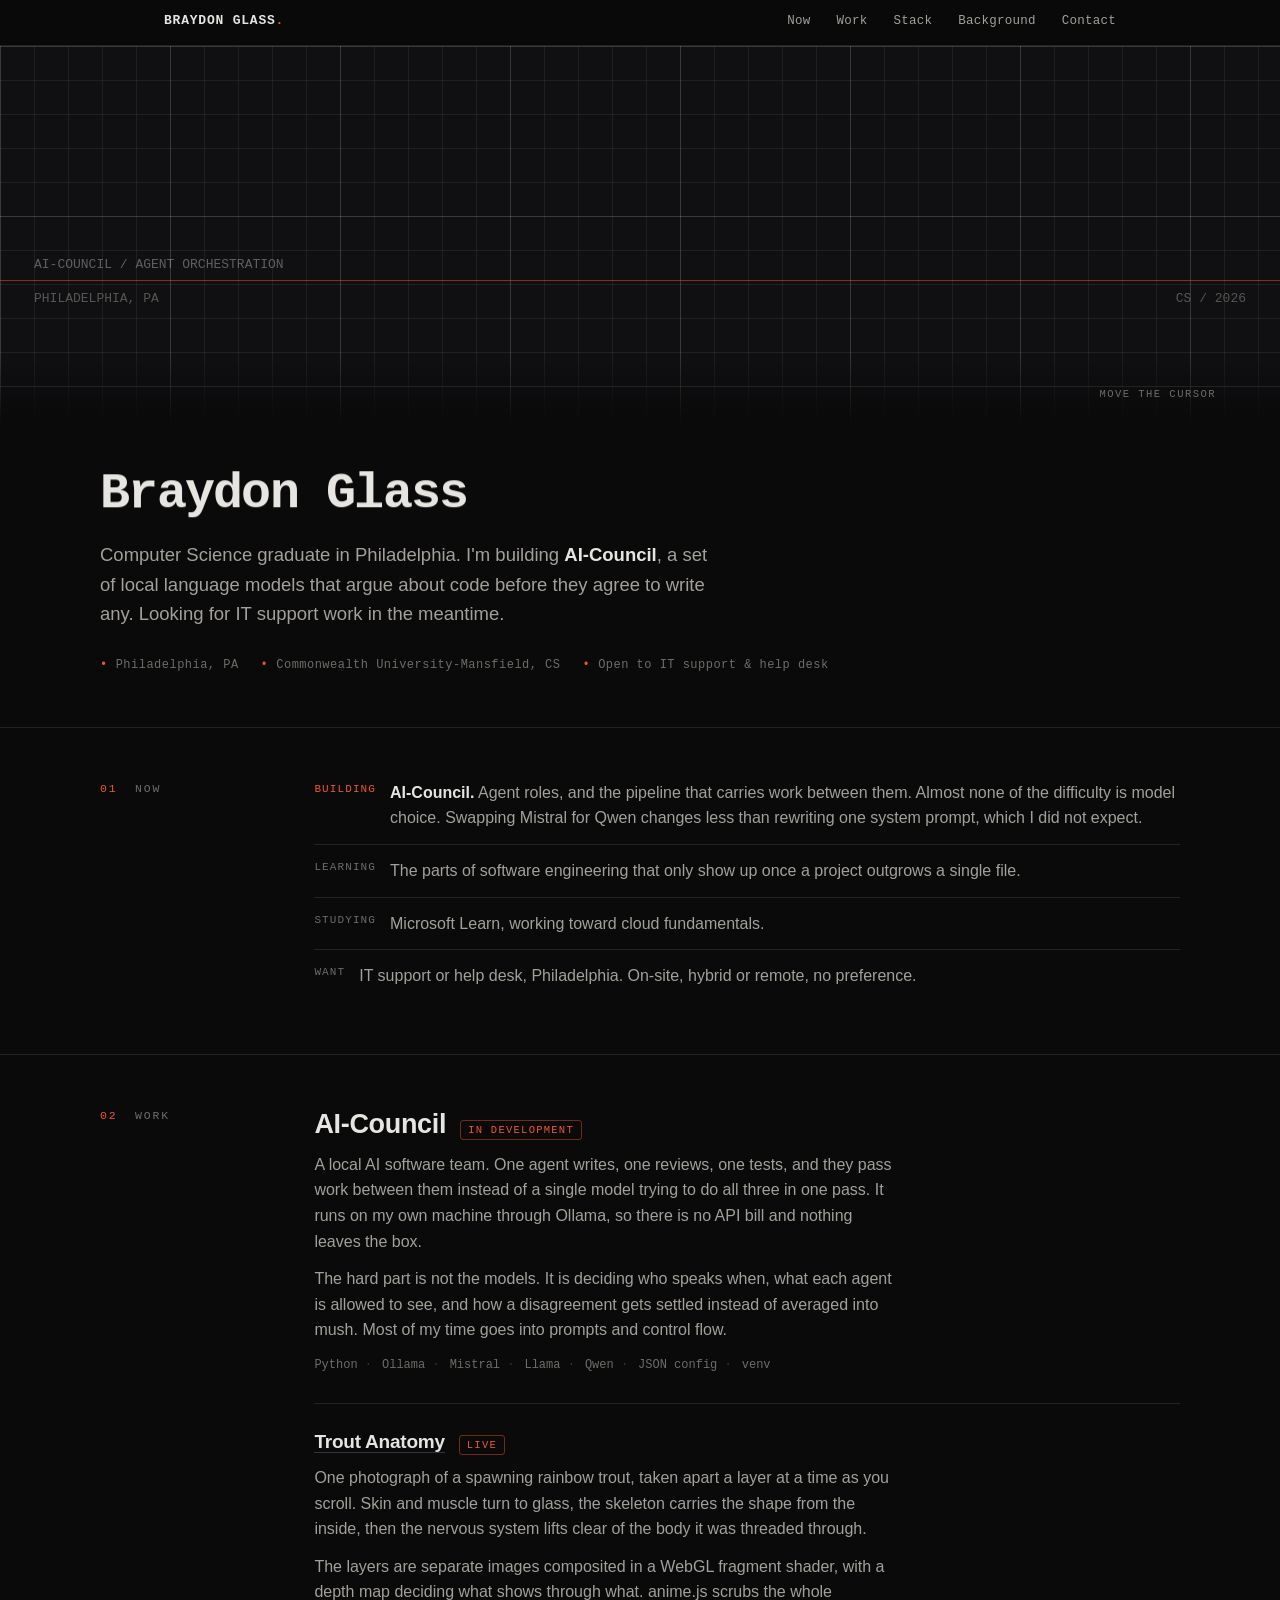
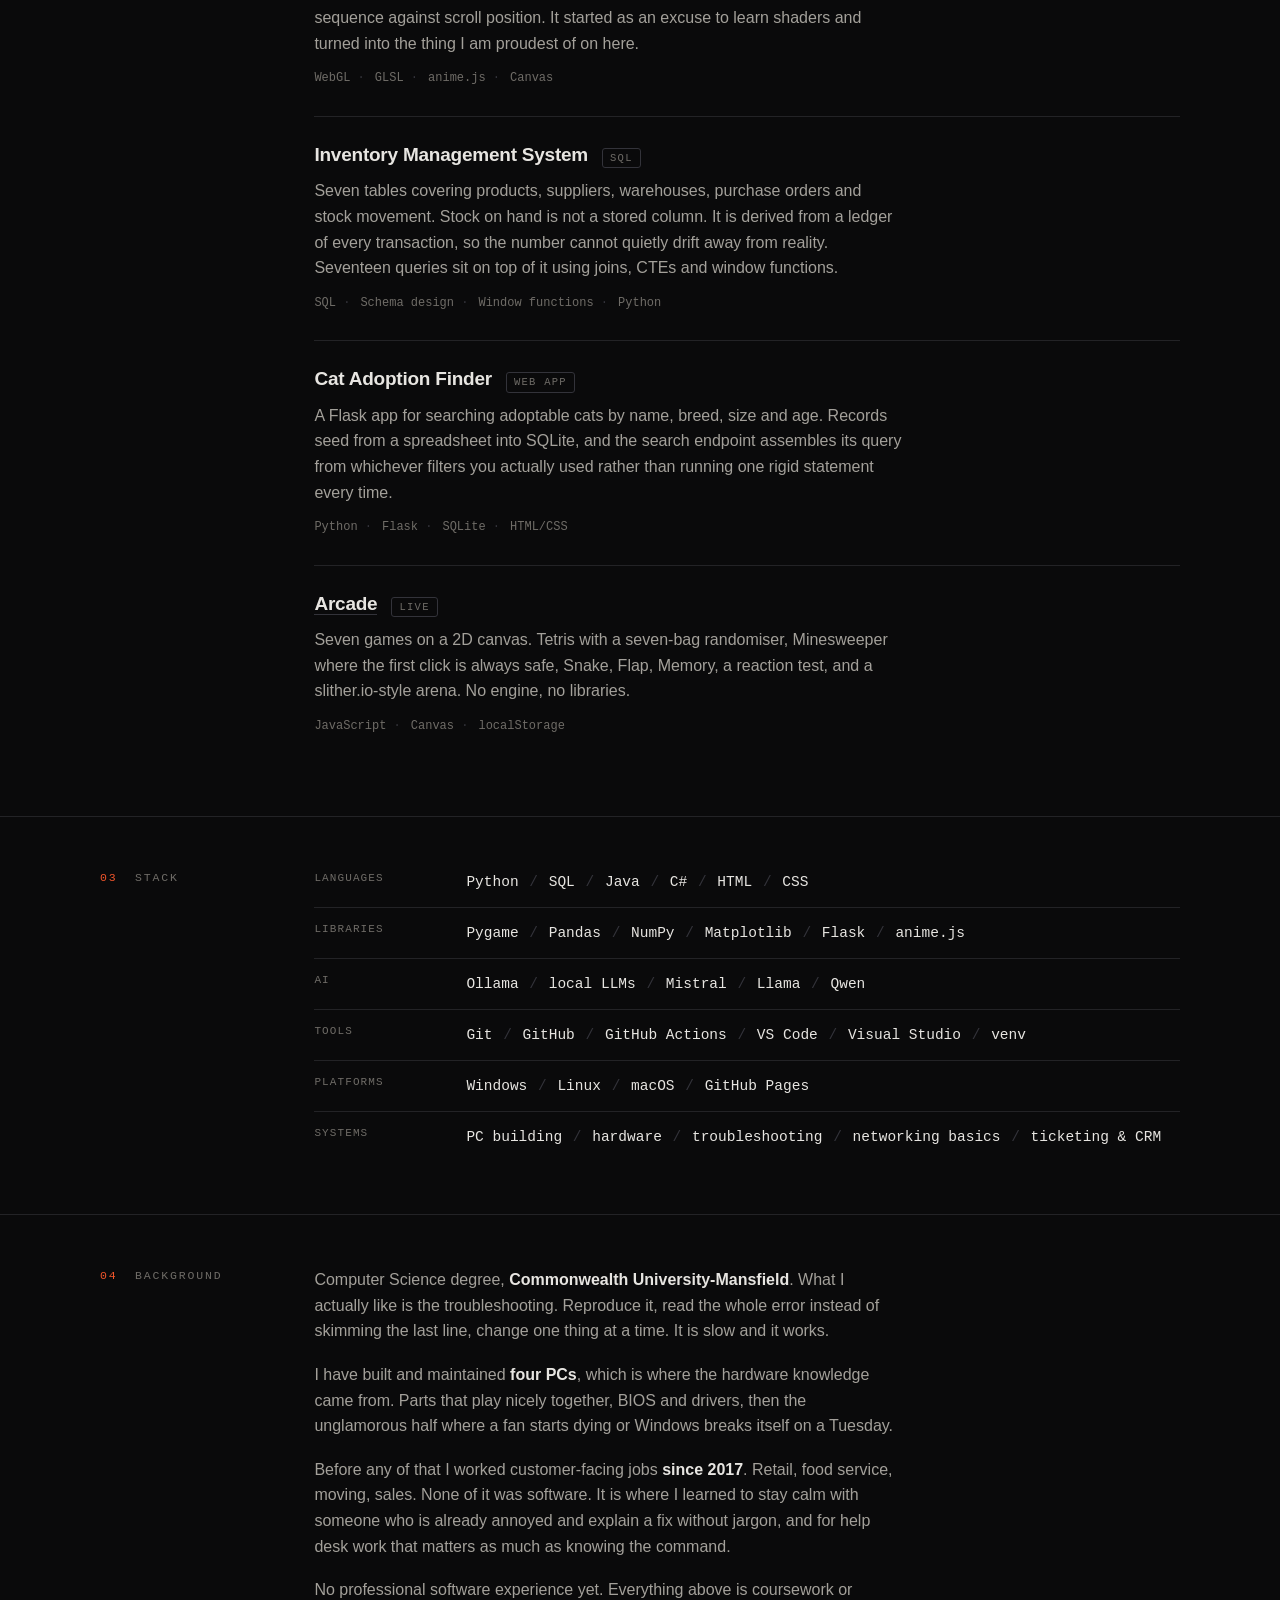
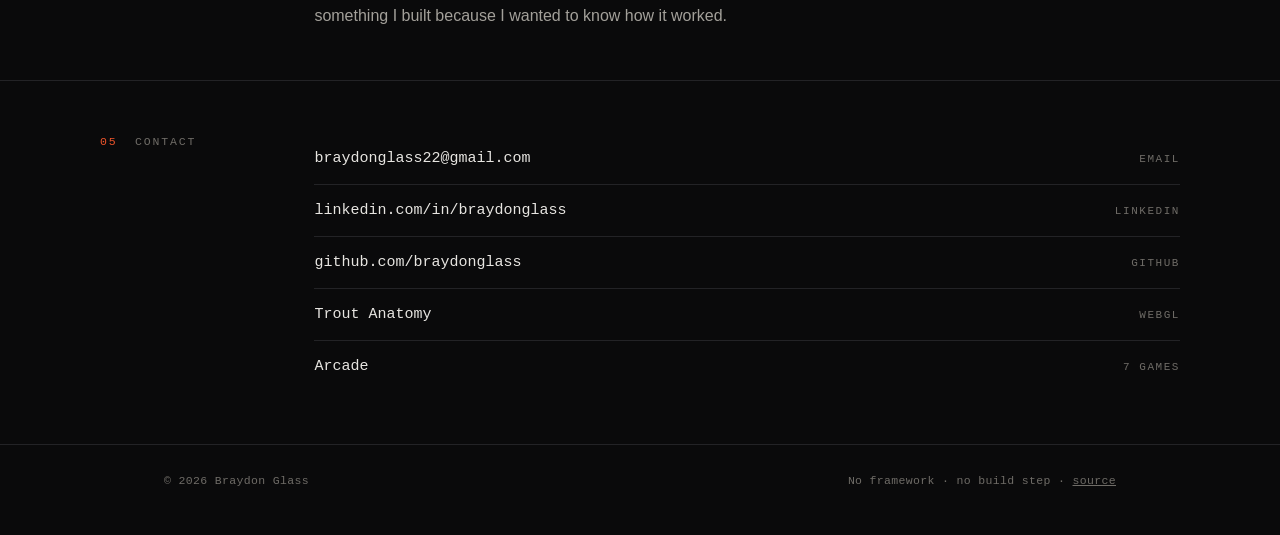
==== commit c2539bfa: "Rewrite the main page copy; add trout, cut filler entries Ran the copy through a humanizing edit: br" ====
--- a/index.html
+++ b/index.html
@@ -238,9 +238,9 @@
     <div class="shell intro">
       <h1 aria-hidden="true">Braydon&nbsp;Glass</h1>
       <p class="sub">
-        Computer Science graduate in Philadelphia. Right now I'm building
-        <b>AI-Council</b>, a team of local language models that argue about code before they
-        agree to write it. Looking for IT support work while I keep building.
+        Computer Science graduate in Philadelphia. I'm building <b>AI-Council</b>, a set of
+        local language models that argue about code before they agree to write any. Looking
+        for IT support work in the meantime.
       </p>
       <div class="meta">
         <span><i>&bull;</i> Philadelphia, PA</span>
@@ -258,23 +258,23 @@
         <ul class="now">
           <li>
             <b class="on">Building</b>
-            <span><strong>AI-Council.</strong> Designing the agent roles and the execution
-              pipeline that runs between them. Most of the work right now is prompts and
-              workflow rather than model choice.</span>
+            <span><strong>AI-Council.</strong> Agent roles, and the pipeline that carries work
+              between them. Almost none of the difficulty is model choice. Swapping Mistral for
+              Qwen changes less than rewriting one system prompt, which I did not expect.</span>
           </li>
           <li>
             <b>Learning</b>
-            <span>Multi-agent design, Python architecture, and the parts of software
-              engineering that only show up once a project outgrows one file.</span>
+            <span>The parts of software engineering that only show up once a project outgrows
+              a single file.</span>
           </li>
           <li>
             <b>Studying</b>
-            <span>A Microsoft Learn path toward cloud fundamentals and certification.</span>
+            <span>Microsoft Learn, working toward cloud fundamentals.</span>
           </li>
           <li>
-            <b>Looking for</b>
-            <span>IT support and help desk work in the Philadelphia area. On-site, hybrid,
-              or remote.</span>
+            <b>Want</b>
+            <span>IT support or help desk, Philadelphia. On-site, hybrid or remote, no
+              preference.</span>
           </li>
         </ul>
       </div>
@@ -293,19 +293,40 @@
             <span class="tag live">In development</span>
           </header>
           <p>
-            A local AI software engineering team. Specialised agents take separate roles, a
-            writer, a reviewer, a tester, and pass work between them instead of one model
-            trying to do everything in a single pass. Everything runs on my own machine
-            through Ollama, so there is no API bill and no data leaving the box.
+            A local AI software team. One agent writes, one reviews, one tests, and they pass
+            work between them instead of a single model trying to do all three in one pass.
+            It runs on my own machine through Ollama, so there is no API bill and nothing
+            leaves the box.
           </p>
           <p>
-            The interesting problem is not the models, it is the orchestration: deciding who
-            speaks when, what each agent is allowed to see, and how disagreement gets
-            resolved rather than averaged away.
+            The hard part is not the models. It is deciding who speaks when, what each agent
+            is allowed to see, and how a disagreement gets settled instead of averaged into
+            mush. Most of my time goes into prompts and control flow.
           </p>
           <div class="stack">
             <span>Python</span><span>Ollama</span><span>Mistral</span><span>Llama</span>
             <span>Qwen</span><span>JSON config</span><span>venv</span>
+          </div>
+        </article>
+
+        <article class="proj">
+          <header>
+            <h3><a href="trout.html">Trout Anatomy</a></h3>
+            <span class="tag live">Live</span>
+          </header>
+          <p>
+            One photograph of a spawning rainbow trout, taken apart a layer at a time as you
+            scroll. Skin and muscle turn to glass, the skeleton carries the shape from the
+            inside, then the nervous system lifts clear of the body it was threaded through.
+          </p>
+          <p>
+            The layers are separate images composited in a WebGL fragment shader, with a depth
+            map deciding what shows through what. anime.js scrubs the whole sequence against
+            scroll position. It started as an excuse to learn shaders and turned into the
+            thing I am proudest of on here.
+          </p>
+          <div class="stack">
+            <span>WebGL</span><span>GLSL</span><span>anime.js</span><span>Canvas</span>
           </div>
         </article>
 
@@ -316,9 +337,9 @@
           </header>
           <p>
             Seven tables covering products, suppliers, warehouses, purchase orders and stock
-            movement. Stock on hand is not a stored column, it is derived from a ledger of
-            every transaction, so the number cannot drift out of sync with reality. Seventeen
-            queries on top using joins, CTEs and window functions.
+            movement. Stock on hand is not a stored column. It is derived from a ledger of
+            every transaction, so the number cannot quietly drift away from reality. Seventeen
+            queries sit on top of it using joins, CTEs and window functions.
           </p>
           <div class="stack">
             <span>SQL</span><span>Schema design</span><span>Window functions</span><span>Python</span>
@@ -331,10 +352,10 @@
             <span class="tag">Web app</span>
           </header>
           <p>
-            A Flask app for searching adoptable cats by name, breed, size and maximum age.
-            Records seed from a spreadsheet into SQLite, and the search endpoint builds its
-            query from whichever filters you actually used rather than running one rigid
-            statement every time.
+            A Flask app for searching adoptable cats by name, breed, size and age. Records
+            seed from a spreadsheet into SQLite, and the search endpoint assembles its query
+            from whichever filters you actually used rather than running one rigid statement
+            every time.
           </p>
           <div class="stack">
             <span>Python</span><span>Flask</span><span>SQLite</span><span>HTML/CSS</span>
@@ -343,33 +364,16 @@
 
         <article class="proj">
           <header>
-            <h3>This site</h3>
+            <h3><a href="games.html">Arcade</a></h3>
             <span class="tag">Live</span>
           </header>
           <p>
-            Two static files and no build step. The panel at the top is a hand-written WebGL
-            shader: a grid rendered to a texture, then resampled through a sphere-refraction
-            lens that follows your cursor. The text and section reveals run on anime.js,
-            vendored into the repository so there is no CDN call. Deployed straight from the
-            repository with GitHub Pages.
+            Seven games on a 2D canvas. Tetris with a seven-bag randomiser, Minesweeper where
+            the first click is always safe, Snake, Flap, Memory, a reaction test, and a
+            slither.io-style arena. No engine, no libraries.
           </p>
           <div class="stack">
-            <span>WebGL</span><span>GLSL</span><span>anime.js</span><span>HTML/CSS</span><span>GitHub Pages</span>
-          </div>
-        </article>
-
-        <article class="proj">
-          <header>
-            <h3>Python games</h3>
-            <span class="tag">Practice</span>
-          </header>
-          <p>
-            Small games written to learn by building rather than by reading. There is also
-            an <a href="games.html">arcade of browser games</a> here, seven of them, written
-            from scratch in plain JavaScript.
-          </p>
-          <div class="stack">
-            <span>Python</span><span>Pygame</span><span>JavaScript</span><span>Canvas</span>
+            <span>JavaScript</span><span>Canvas</span><span>localStorage</span>
           </div>
         </article>
 
@@ -400,26 +404,24 @@
       <h2><em>04</em> &nbsp;Background</h2>
       <div class="body">
         <p>
-          I have a Computer Science degree from <strong>Commonwealth University-Mansfield</strong>.
-          The part of the work I actually enjoy is the troubleshooting: reproducing the
-          problem, reading the whole error instead of skimming it, and changing one thing at
-          a time until something gives.
+          Computer Science degree, <strong>Commonwealth University-Mansfield</strong>. What I
+          actually like is the troubleshooting. Reproduce it, read the whole error instead of
+          skimming the last line, change one thing at a time. It is slow and it works.
         </p>
         <p>
-          I have built and maintained <strong>four PCs</strong>, which is where most of my
-          hardware knowledge came from. Picking parts that work together, BIOS and driver
-          setup, and the unglamorous maintenance afterwards when a fan starts dying or
-          Windows breaks itself.
+          I have built and maintained <strong>four PCs</strong>, which is where the hardware
+          knowledge came from. Parts that play nicely together, BIOS and drivers, then the
+          unglamorous half where a fan starts dying or Windows breaks itself on a Tuesday.
         </p>
         <p>
-          I have also worked customer-facing jobs <strong>since 2017</strong>: retail, food
-          service, moving, sales. None of it was software. It is where I learned to stay
-          steady when someone is frustrated and explain a fix in plain language, which for
-          help desk work counts for as much as the technical side.
+          Before any of that I worked customer-facing jobs <strong>since 2017</strong>. Retail,
+          food service, moving, sales. None of it was software. It is where I learned to stay
+          calm with someone who is already annoyed and explain a fix without jargon, and for
+          help desk work that matters as much as knowing the command.
         </p>
         <p>
-          No professional software experience yet. Everything above is coursework, personal
-          projects, or things I built because I wanted to know how they worked.
+          No professional software experience yet. Everything above is coursework or something
+          I built because I wanted to know how it worked.
         </p>
       </div>
     </div>
@@ -434,8 +436,8 @@
           <li><a href="mailto:braydonglass22@gmail.com">braydonglass22@gmail.com <span>Email</span></a></li>
           <li><a href="https://www.linkedin.com/in/braydonglass" target="_blank" rel="noopener">linkedin.com/in/braydonglass <span>LinkedIn</span></a></li>
           <li><a href="https://github.com/braydonglass" target="_blank" rel="noopener">github.com/braydonglass <span>GitHub</span></a></li>
+          <li><a href="trout.html">Trout Anatomy <span>WebGL</span></a></li>
           <li><a href="games.html">Arcade <span>7 games</span></a></li>
-          <li><a href="trout.html">Trout anatomy <span>Scroll piece</span></a></li>
         </ul>
       </div>
     </div>
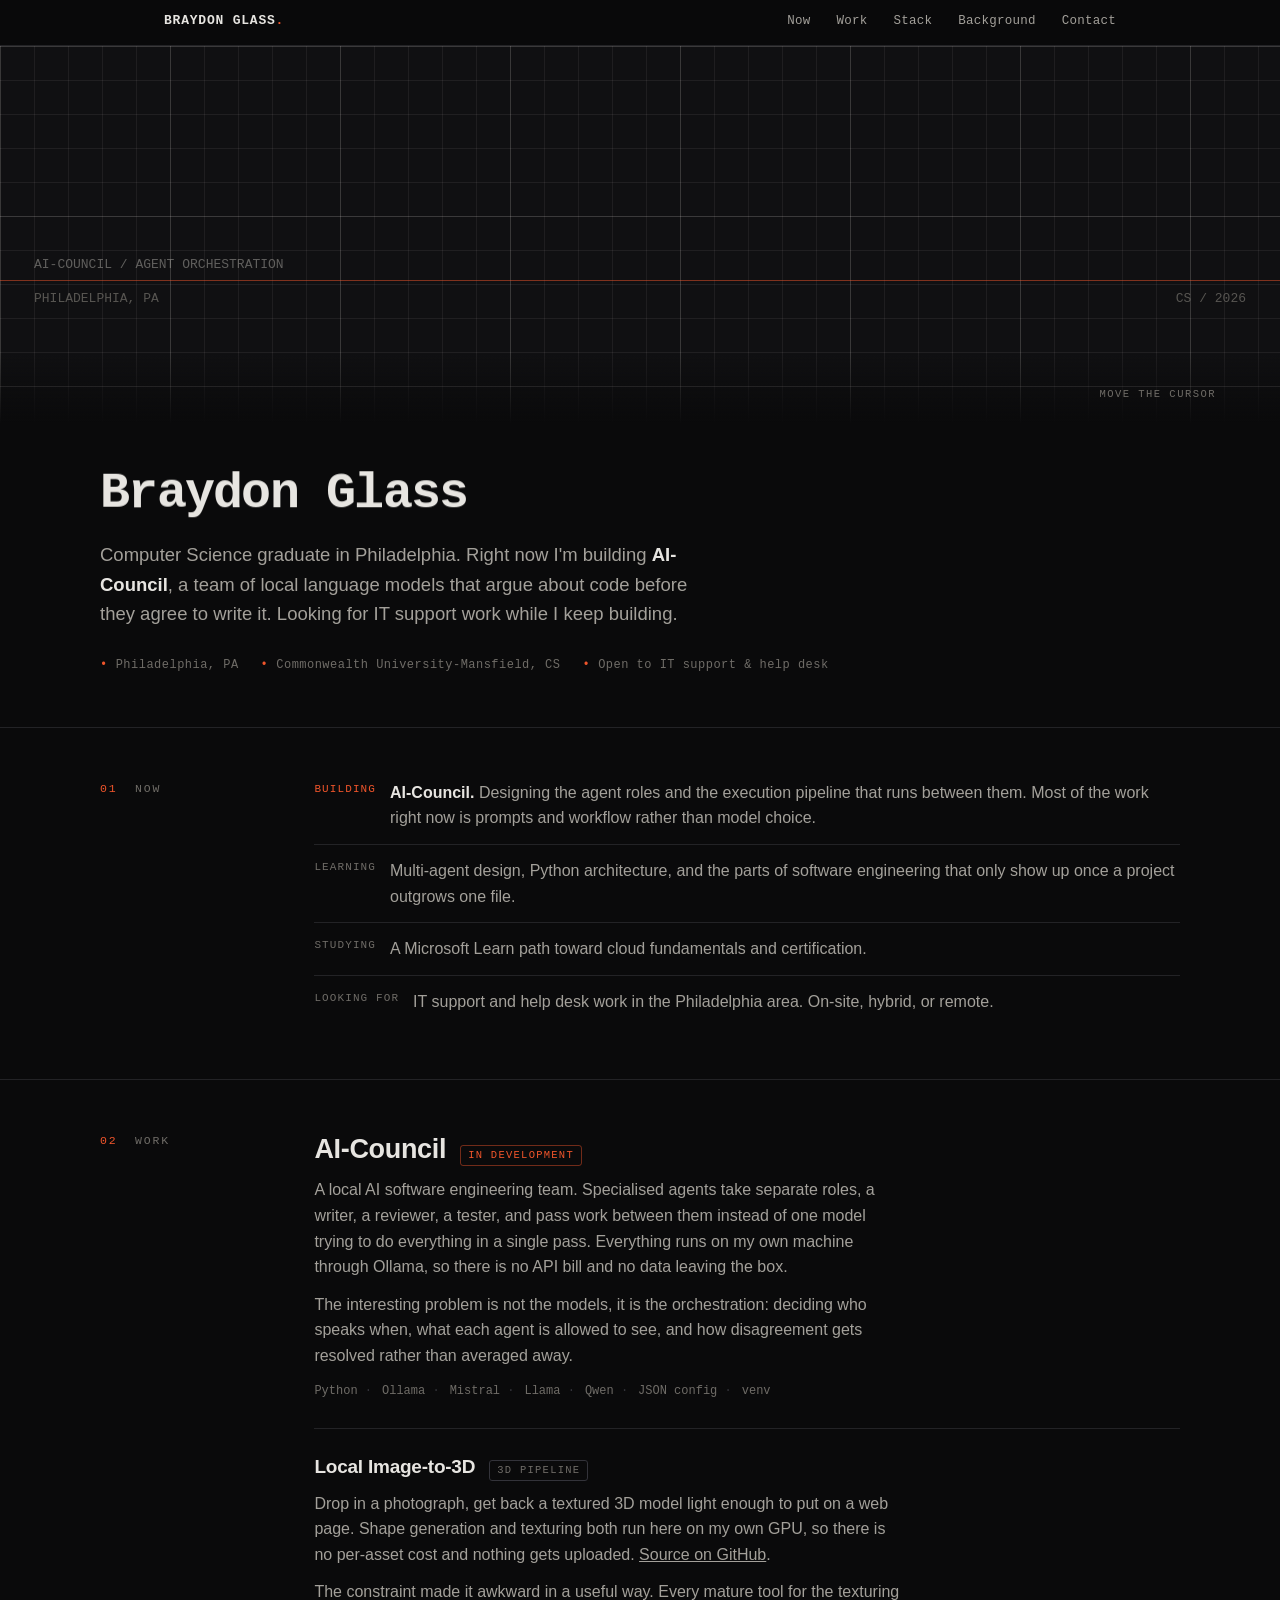
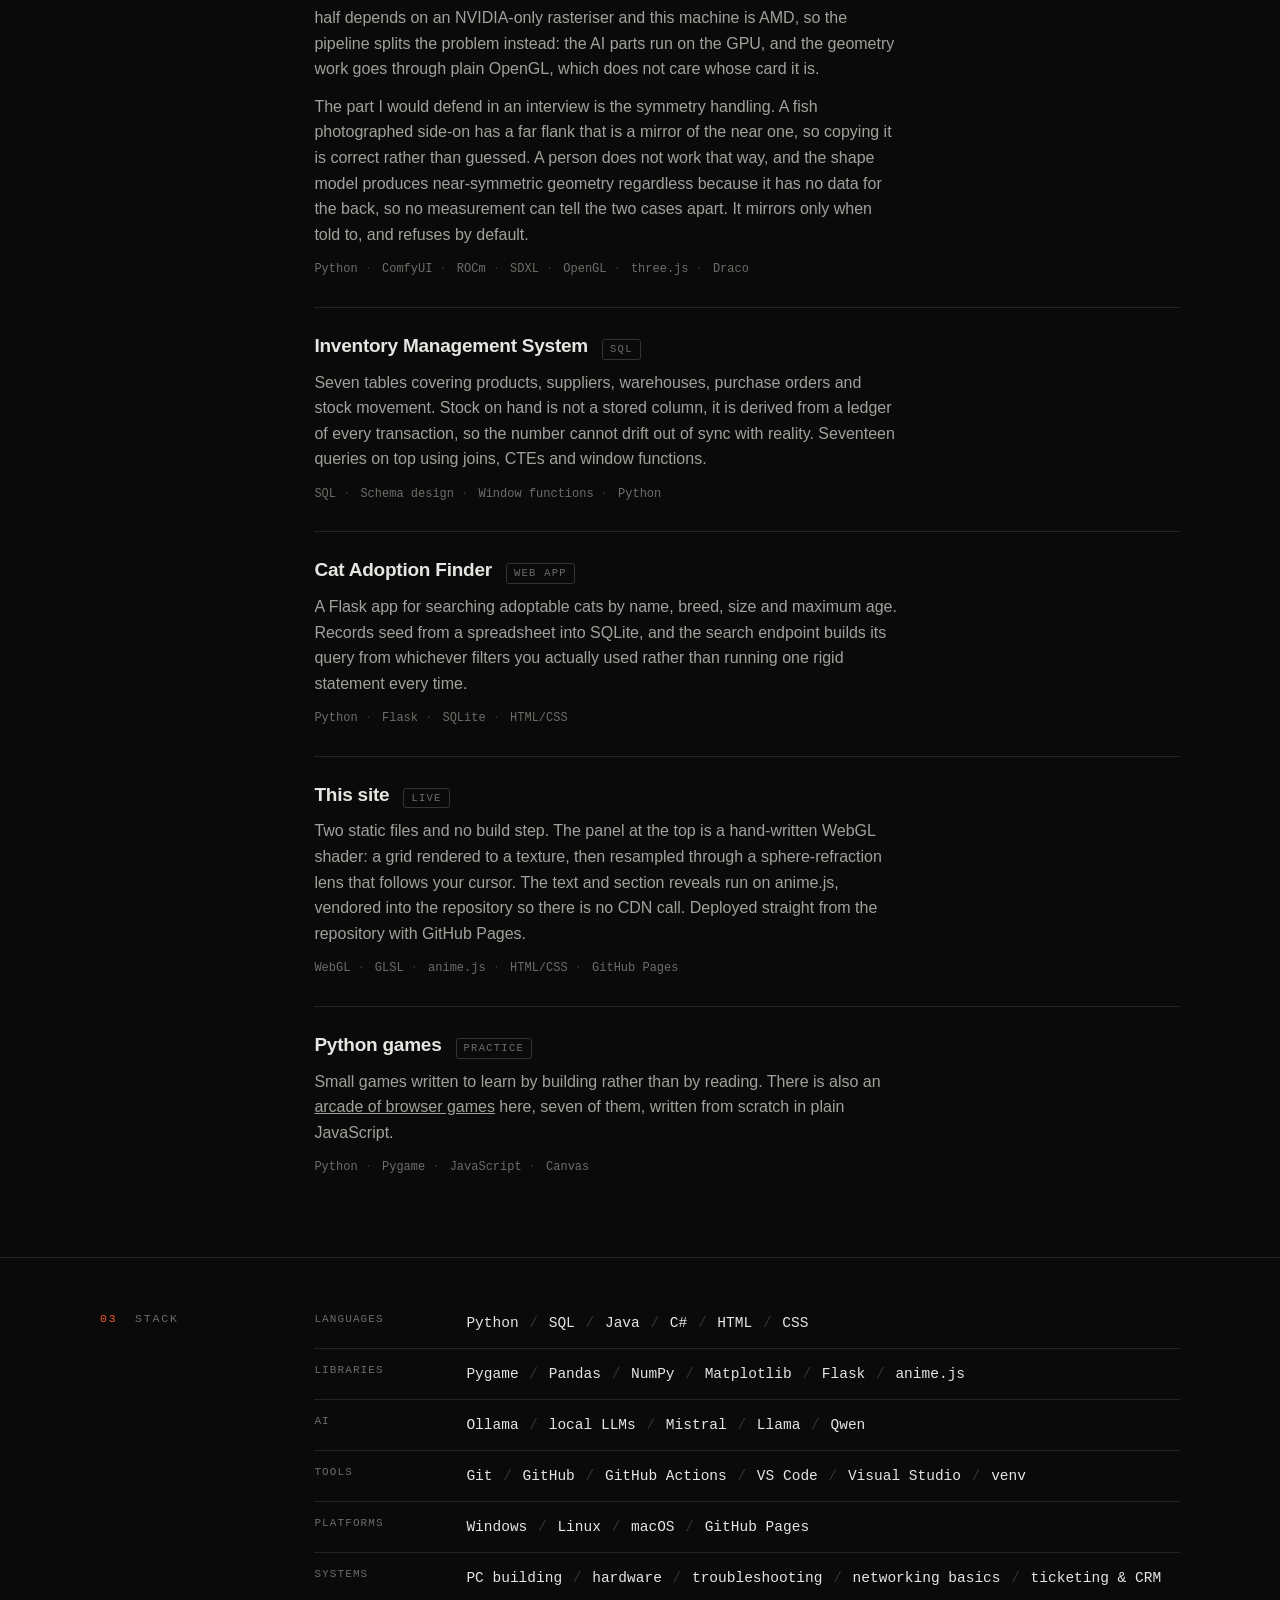
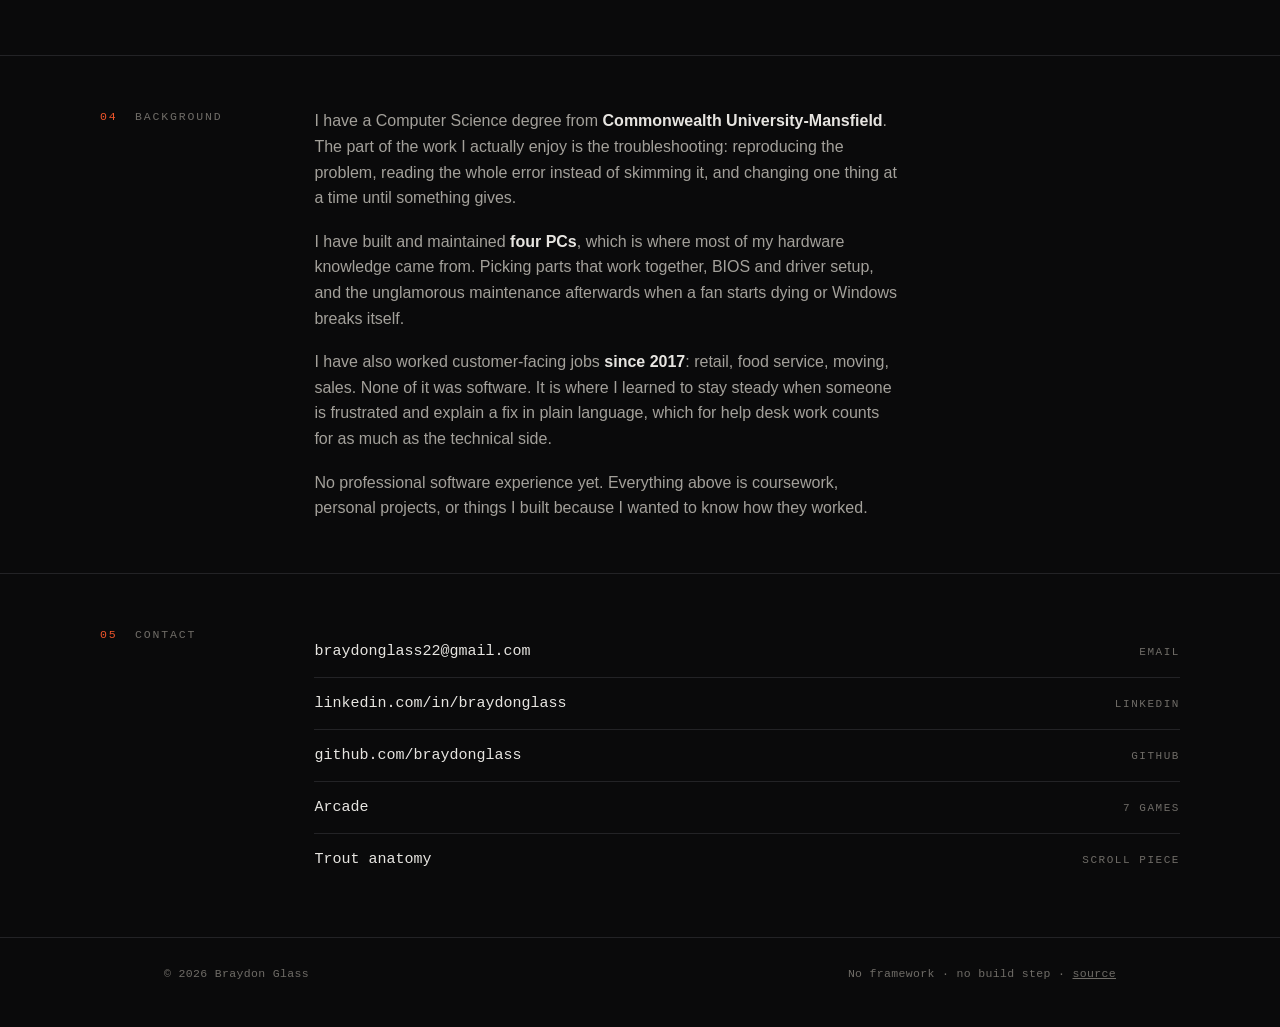
==== commit 6594652f: "Add Local Image-to-3D to Work Co-Authored-By: Claude Opus 5 <noreply@anthropic.com>" ====
--- a/index.html
+++ b/index.html
@@ -238,9 +238,9 @@
     <div class="shell intro">
       <h1 aria-hidden="true">Braydon&nbsp;Glass</h1>
       <p class="sub">
-        Computer Science graduate in Philadelphia. I'm building <b>AI-Council</b>, a set of
-        local language models that argue about code before they agree to write any. Looking
-        for IT support work in the meantime.
+        Computer Science graduate in Philadelphia. Right now I'm building
+        <b>AI-Council</b>, a team of local language models that argue about code before they
+        agree to write it. Looking for IT support work while I keep building.
       </p>
       <div class="meta">
         <span><i>&bull;</i> Philadelphia, PA</span>
@@ -258,23 +258,23 @@
         <ul class="now">
           <li>
             <b class="on">Building</b>
-            <span><strong>AI-Council.</strong> Agent roles, and the pipeline that carries work
-              between them. Almost none of the difficulty is model choice. Swapping Mistral for
-              Qwen changes less than rewriting one system prompt, which I did not expect.</span>
+            <span><strong>AI-Council.</strong> Designing the agent roles and the execution
+              pipeline that runs between them. Most of the work right now is prompts and
+              workflow rather than model choice.</span>
           </li>
           <li>
             <b>Learning</b>
-            <span>The parts of software engineering that only show up once a project outgrows
-              a single file.</span>
+            <span>Multi-agent design, Python architecture, and the parts of software
+              engineering that only show up once a project outgrows one file.</span>
           </li>
           <li>
             <b>Studying</b>
-            <span>Microsoft Learn, working toward cloud fundamentals.</span>
+            <span>A Microsoft Learn path toward cloud fundamentals and certification.</span>
           </li>
           <li>
-            <b>Want</b>
-            <span>IT support or help desk, Philadelphia. On-site, hybrid or remote, no
-              preference.</span>
+            <b>Looking for</b>
+            <span>IT support and help desk work in the Philadelphia area. On-site, hybrid,
+              or remote.</span>
           </li>
         </ul>
       </div>
@@ -293,15 +293,15 @@
             <span class="tag live">In development</span>
           </header>
           <p>
-            A local AI software team. One agent writes, one reviews, one tests, and they pass
-            work between them instead of a single model trying to do all three in one pass.
-            It runs on my own machine through Ollama, so there is no API bill and nothing
-            leaves the box.
+            A local AI software engineering team. Specialised agents take separate roles, a
+            writer, a reviewer, a tester, and pass work between them instead of one model
+            trying to do everything in a single pass. Everything runs on my own machine
+            through Ollama, so there is no API bill and no data leaving the box.
           </p>
           <p>
-            The hard part is not the models. It is deciding who speaks when, what each agent
-            is allowed to see, and how a disagreement gets settled instead of averaged into
-            mush. Most of my time goes into prompts and control flow.
+            The interesting problem is not the models, it is the orchestration: deciding who
+            speaks when, what each agent is allowed to see, and how disagreement gets
+            resolved rather than averaged away.
           </p>
           <div class="stack">
             <span>Python</span><span>Ollama</span><span>Mistral</span><span>Llama</span>
@@ -311,22 +311,32 @@
 
         <article class="proj">
           <header>
-            <h3><a href="trout.html">Trout Anatomy</a></h3>
-            <span class="tag live">Live</span>
+            <h3>Local Image-to-3D</h3>
+            <span class="tag">3D pipeline</span>
           </header>
           <p>
-            One photograph of a spawning rainbow trout, taken apart a layer at a time as you
-            scroll. Skin and muscle turn to glass, the skeleton carries the shape from the
-            inside, then the nervous system lifts clear of the body it was threaded through.
+            Drop in a photograph, get back a textured 3D model light enough to put on a web
+            page. Shape generation and texturing both run here on my own GPU, so there is no
+            per-asset cost and nothing gets uploaded. <a href="https://github.com/braydonglass/local-image-to-3d">Source
+            on GitHub</a>.
           </p>
           <p>
-            The layers are separate images composited in a WebGL fragment shader, with a depth
-            map deciding what shows through what. anime.js scrubs the whole sequence against
-            scroll position. It started as an excuse to learn shaders and turned into the
-            thing I am proudest of on here.
+            The constraint made it awkward in a useful way. Every mature tool for the texturing
+            half depends on an NVIDIA-only rasteriser and this machine is AMD, so the pipeline
+            splits the problem instead: the AI parts run on the GPU, and the geometry work goes
+            through plain OpenGL, which does not care whose card it is.
+          </p>
+          <p>
+            The part I would defend in an interview is the symmetry handling. A fish photographed
+            side-on has a far flank that is a mirror of the near one, so copying it is correct
+            rather than guessed. A person does not work that way, and the shape model produces
+            near-symmetric geometry regardless because it has no data for the back, so no
+            measurement can tell the two cases apart. It mirrors only when told to, and refuses
+            by default.
           </p>
           <div class="stack">
-            <span>WebGL</span><span>GLSL</span><span>anime.js</span><span>Canvas</span>
+            <span>Python</span><span>ComfyUI</span><span>ROCm</span><span>SDXL</span>
+            <span>OpenGL</span><span>three.js</span><span>Draco</span>
           </div>
         </article>
 
@@ -337,9 +347,9 @@
           </header>
           <p>
             Seven tables covering products, suppliers, warehouses, purchase orders and stock
-            movement. Stock on hand is not a stored column. It is derived from a ledger of
-            every transaction, so the number cannot quietly drift away from reality. Seventeen
-            queries sit on top of it using joins, CTEs and window functions.
+            movement. Stock on hand is not a stored column, it is derived from a ledger of
+            every transaction, so the number cannot drift out of sync with reality. Seventeen
+            queries on top using joins, CTEs and window functions.
           </p>
           <div class="stack">
             <span>SQL</span><span>Schema design</span><span>Window functions</span><span>Python</span>
@@ -352,10 +362,10 @@
             <span class="tag">Web app</span>
           </header>
           <p>
-            A Flask app for searching adoptable cats by name, breed, size and age. Records
-            seed from a spreadsheet into SQLite, and the search endpoint assembles its query
-            from whichever filters you actually used rather than running one rigid statement
-            every time.
+            A Flask app for searching adoptable cats by name, breed, size and maximum age.
+            Records seed from a spreadsheet into SQLite, and the search endpoint builds its
+            query from whichever filters you actually used rather than running one rigid
+            statement every time.
           </p>
           <div class="stack">
             <span>Python</span><span>Flask</span><span>SQLite</span><span>HTML/CSS</span>
@@ -364,16 +374,33 @@
 
         <article class="proj">
           <header>
-            <h3><a href="games.html">Arcade</a></h3>
+            <h3>This site</h3>
             <span class="tag">Live</span>
           </header>
           <p>
-            Seven games on a 2D canvas. Tetris with a seven-bag randomiser, Minesweeper where
-            the first click is always safe, Snake, Flap, Memory, a reaction test, and a
-            slither.io-style arena. No engine, no libraries.
+            Two static files and no build step. The panel at the top is a hand-written WebGL
+            shader: a grid rendered to a texture, then resampled through a sphere-refraction
+            lens that follows your cursor. The text and section reveals run on anime.js,
+            vendored into the repository so there is no CDN call. Deployed straight from the
+            repository with GitHub Pages.
           </p>
           <div class="stack">
-            <span>JavaScript</span><span>Canvas</span><span>localStorage</span>
+            <span>WebGL</span><span>GLSL</span><span>anime.js</span><span>HTML/CSS</span><span>GitHub Pages</span>
+          </div>
+        </article>
+
+        <article class="proj">
+          <header>
+            <h3>Python games</h3>
+            <span class="tag">Practice</span>
+          </header>
+          <p>
+            Small games written to learn by building rather than by reading. There is also
+            an <a href="games.html">arcade of browser games</a> here, seven of them, written
+            from scratch in plain JavaScript.
+          </p>
+          <div class="stack">
+            <span>Python</span><span>Pygame</span><span>JavaScript</span><span>Canvas</span>
           </div>
         </article>
 
@@ -404,24 +431,26 @@
       <h2><em>04</em> &nbsp;Background</h2>
       <div class="body">
         <p>
-          Computer Science degree, <strong>Commonwealth University-Mansfield</strong>. What I
-          actually like is the troubleshooting. Reproduce it, read the whole error instead of
-          skimming the last line, change one thing at a time. It is slow and it works.
+          I have a Computer Science degree from <strong>Commonwealth University-Mansfield</strong>.
+          The part of the work I actually enjoy is the troubleshooting: reproducing the
+          problem, reading the whole error instead of skimming it, and changing one thing at
+          a time until something gives.
         </p>
         <p>
-          I have built and maintained <strong>four PCs</strong>, which is where the hardware
-          knowledge came from. Parts that play nicely together, BIOS and drivers, then the
-          unglamorous half where a fan starts dying or Windows breaks itself on a Tuesday.
+          I have built and maintained <strong>four PCs</strong>, which is where most of my
+          hardware knowledge came from. Picking parts that work together, BIOS and driver
+          setup, and the unglamorous maintenance afterwards when a fan starts dying or
+          Windows breaks itself.
         </p>
         <p>
-          Before any of that I worked customer-facing jobs <strong>since 2017</strong>. Retail,
-          food service, moving, sales. None of it was software. It is where I learned to stay
-          calm with someone who is already annoyed and explain a fix without jargon, and for
-          help desk work that matters as much as knowing the command.
+          I have also worked customer-facing jobs <strong>since 2017</strong>: retail, food
+          service, moving, sales. None of it was software. It is where I learned to stay
+          steady when someone is frustrated and explain a fix in plain language, which for
+          help desk work counts for as much as the technical side.
         </p>
         <p>
-          No professional software experience yet. Everything above is coursework or something
-          I built because I wanted to know how it worked.
+          No professional software experience yet. Everything above is coursework, personal
+          projects, or things I built because I wanted to know how they worked.
         </p>
       </div>
     </div>
@@ -436,8 +465,8 @@
           <li><a href="mailto:braydonglass22@gmail.com">braydonglass22@gmail.com <span>Email</span></a></li>
           <li><a href="https://www.linkedin.com/in/braydonglass" target="_blank" rel="noopener">linkedin.com/in/braydonglass <span>LinkedIn</span></a></li>
           <li><a href="https://github.com/braydonglass" target="_blank" rel="noopener">github.com/braydonglass <span>GitHub</span></a></li>
-          <li><a href="trout.html">Trout Anatomy <span>WebGL</span></a></li>
           <li><a href="games.html">Arcade <span>7 games</span></a></li>
+          <li><a href="trout.html">Trout anatomy <span>Scroll piece</span></a></li>
         </ul>
       </div>
     </div>
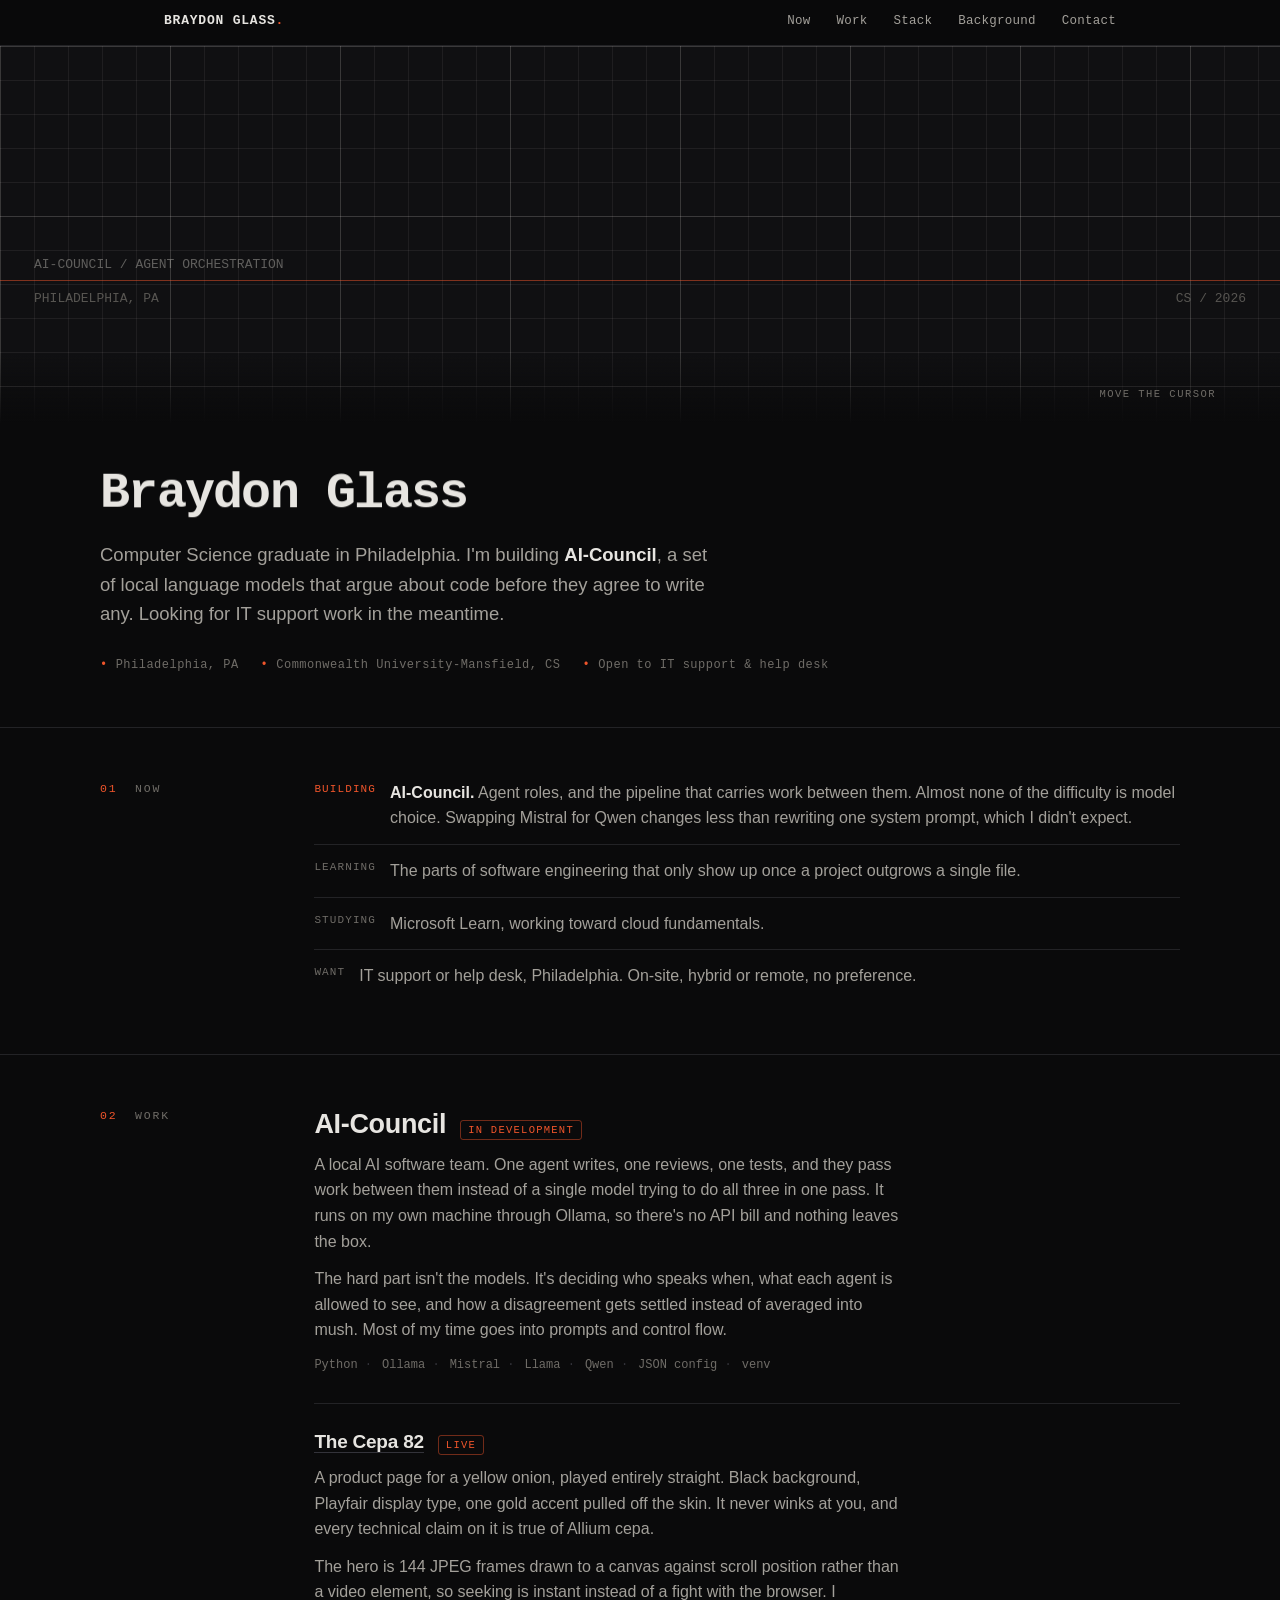
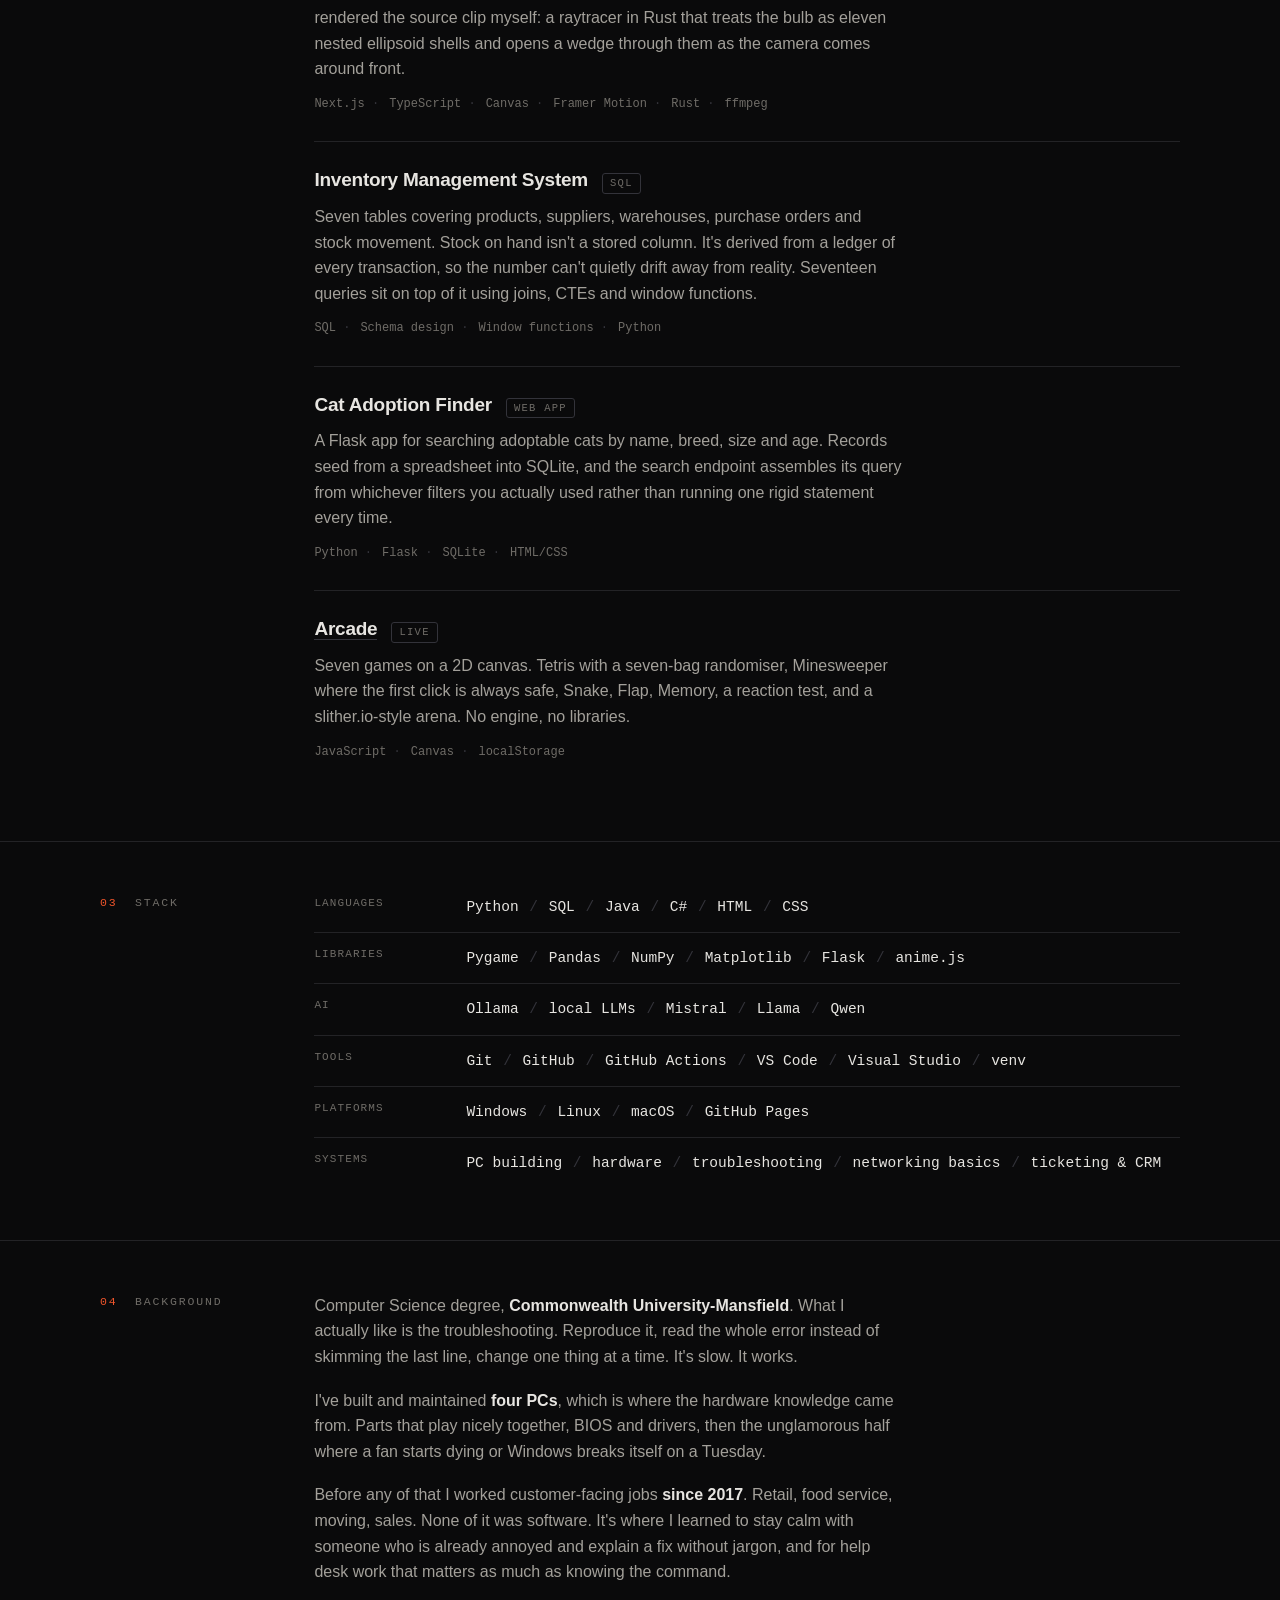
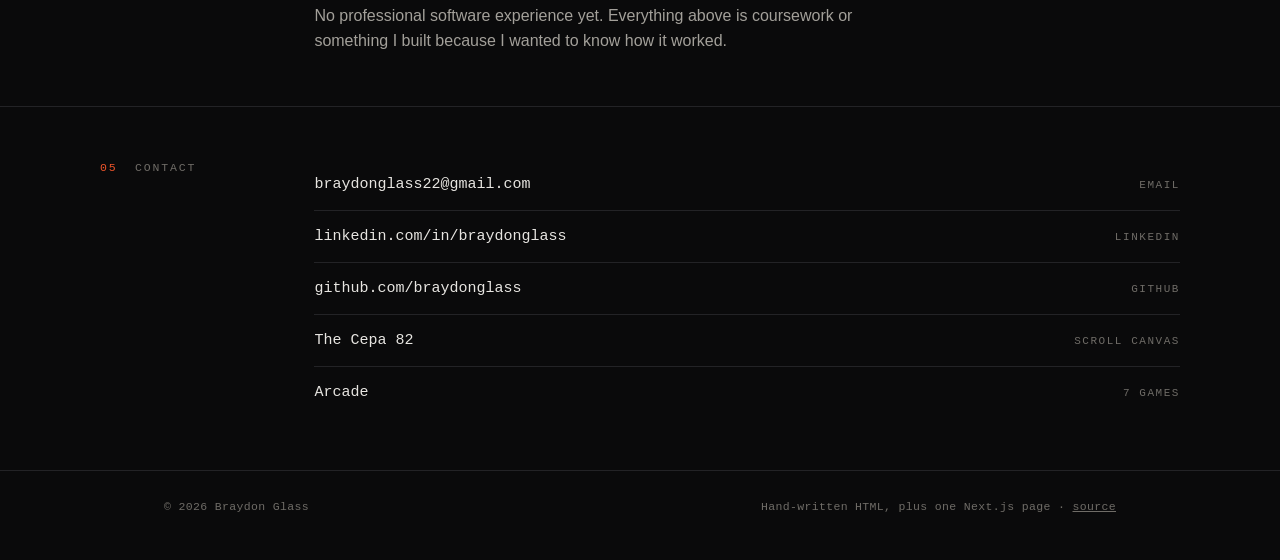
==== commit 75270a03: "Replace trout with The Cepa 82; keep build claims honest The onion page takes the trout's slot in Wo" ====
--- a/index.html
+++ b/index.html
@@ -238,9 +238,9 @@
     <div class="shell intro">
       <h1 aria-hidden="true">Braydon&nbsp;Glass</h1>
       <p class="sub">
-        Computer Science graduate in Philadelphia. Right now I'm building
-        <b>AI-Council</b>, a team of local language models that argue about code before they
-        agree to write it. Looking for IT support work while I keep building.
+        Computer Science graduate in Philadelphia. I'm building <b>AI-Council</b>, a set of
+        local language models that argue about code before they agree to write any. Looking
+        for IT support work in the meantime.
       </p>
       <div class="meta">
         <span><i>&bull;</i> Philadelphia, PA</span>
@@ -258,23 +258,23 @@
         <ul class="now">
           <li>
             <b class="on">Building</b>
-            <span><strong>AI-Council.</strong> Designing the agent roles and the execution
-              pipeline that runs between them. Most of the work right now is prompts and
-              workflow rather than model choice.</span>
+            <span><strong>AI-Council.</strong> Agent roles, and the pipeline that carries work
+              between them. Almost none of the difficulty is model choice. Swapping Mistral for
+              Qwen changes less than rewriting one system prompt, which I didn't expect.</span>
           </li>
           <li>
             <b>Learning</b>
-            <span>Multi-agent design, Python architecture, and the parts of software
-              engineering that only show up once a project outgrows one file.</span>
+            <span>The parts of software engineering that only show up once a project outgrows
+              a single file.</span>
           </li>
           <li>
             <b>Studying</b>
-            <span>A Microsoft Learn path toward cloud fundamentals and certification.</span>
+            <span>Microsoft Learn, working toward cloud fundamentals.</span>
           </li>
           <li>
-            <b>Looking for</b>
-            <span>IT support and help desk work in the Philadelphia area. On-site, hybrid,
-              or remote.</span>
+            <b>Want</b>
+            <span>IT support or help desk, Philadelphia. On-site, hybrid or remote, no
+              preference.</span>
           </li>
         </ul>
       </div>
@@ -293,15 +293,15 @@
             <span class="tag live">In development</span>
           </header>
           <p>
-            A local AI software engineering team. Specialised agents take separate roles, a
-            writer, a reviewer, a tester, and pass work between them instead of one model
-            trying to do everything in a single pass. Everything runs on my own machine
-            through Ollama, so there is no API bill and no data leaving the box.
+            A local AI software team. One agent writes, one reviews, one tests, and they pass
+            work between them instead of a single model trying to do all three in one pass.
+            It runs on my own machine through Ollama, so there's no API bill and nothing
+            leaves the box.
           </p>
           <p>
-            The interesting problem is not the models, it is the orchestration: deciding who
-            speaks when, what each agent is allowed to see, and how disagreement gets
-            resolved rather than averaged away.
+            The hard part isn't the models. It's deciding who speaks when, what each agent
+            is allowed to see, and how a disagreement gets settled instead of averaged into
+            mush. Most of my time goes into prompts and control flow.
           </p>
           <div class="stack">
             <span>Python</span><span>Ollama</span><span>Mistral</span><span>Llama</span>
@@ -311,32 +311,23 @@
 
         <article class="proj">
           <header>
-            <h3>Local Image-to-3D</h3>
-            <span class="tag">3D pipeline</span>
+            <h3><a href="cepa82/">The Cepa 82</a></h3>
+            <span class="tag live">Live</span>
           </header>
           <p>
-            Drop in a photograph, get back a textured 3D model light enough to put on a web
-            page. Shape generation and texturing both run here on my own GPU, so there is no
-            per-asset cost and nothing gets uploaded. <a href="https://github.com/braydonglass/local-image-to-3d">Source
-            on GitHub</a>.
+            A product page for a yellow onion, played entirely straight. Black background,
+            Playfair display type, one gold accent pulled off the skin. It never winks at you,
+            and every technical claim on it is true of Allium cepa.
           </p>
           <p>
-            The constraint made it awkward in a useful way. Every mature tool for the texturing
-            half depends on an NVIDIA-only rasteriser and this machine is AMD, so the pipeline
-            splits the problem instead: the AI parts run on the GPU, and the geometry work goes
-            through plain OpenGL, which does not care whose card it is.
-          </p>
-          <p>
-            The part I would defend in an interview is the symmetry handling. A fish photographed
-            side-on has a far flank that is a mirror of the near one, so copying it is correct
-            rather than guessed. A person does not work that way, and the shape model produces
-            near-symmetric geometry regardless because it has no data for the back, so no
-            measurement can tell the two cases apart. It mirrors only when told to, and refuses
-            by default.
+            The hero is 144 JPEG frames drawn to a canvas against scroll position rather than a
+            video element, so seeking is instant instead of a fight with the browser. I rendered
+            the source clip myself: a raytracer in Rust that treats the bulb as eleven nested
+            ellipsoid shells and opens a wedge through them as the camera comes around front.
           </p>
           <div class="stack">
-            <span>Python</span><span>ComfyUI</span><span>ROCm</span><span>SDXL</span>
-            <span>OpenGL</span><span>three.js</span><span>Draco</span>
+            <span>Next.js</span><span>TypeScript</span><span>Canvas</span><span>Framer Motion</span>
+            <span>Rust</span><span>ffmpeg</span>
           </div>
         </article>
 
@@ -347,9 +338,9 @@
           </header>
           <p>
             Seven tables covering products, suppliers, warehouses, purchase orders and stock
-            movement. Stock on hand is not a stored column, it is derived from a ledger of
-            every transaction, so the number cannot drift out of sync with reality. Seventeen
-            queries on top using joins, CTEs and window functions.
+            movement. Stock on hand isn't a stored column. It's derived from a ledger of
+            every transaction, so the number can't quietly drift away from reality. Seventeen
+            queries sit on top of it using joins, CTEs and window functions.
           </p>
           <div class="stack">
             <span>SQL</span><span>Schema design</span><span>Window functions</span><span>Python</span>
@@ -362,10 +353,10 @@
             <span class="tag">Web app</span>
           </header>
           <p>
-            A Flask app for searching adoptable cats by name, breed, size and maximum age.
-            Records seed from a spreadsheet into SQLite, and the search endpoint builds its
-            query from whichever filters you actually used rather than running one rigid
-            statement every time.
+            A Flask app for searching adoptable cats by name, breed, size and age. Records
+            seed from a spreadsheet into SQLite, and the search endpoint assembles its query
+            from whichever filters you actually used rather than running one rigid statement
+            every time.
           </p>
           <div class="stack">
             <span>Python</span><span>Flask</span><span>SQLite</span><span>HTML/CSS</span>
@@ -374,33 +365,16 @@
 
         <article class="proj">
           <header>
-            <h3>This site</h3>
+            <h3><a href="games.html">Arcade</a></h3>
             <span class="tag">Live</span>
           </header>
           <p>
-            Two static files and no build step. The panel at the top is a hand-written WebGL
-            shader: a grid rendered to a texture, then resampled through a sphere-refraction
-            lens that follows your cursor. The text and section reveals run on anime.js,
-            vendored into the repository so there is no CDN call. Deployed straight from the
-            repository with GitHub Pages.
+            Seven games on a 2D canvas. Tetris with a seven-bag randomiser, Minesweeper where
+            the first click is always safe, Snake, Flap, Memory, a reaction test, and a
+            slither.io-style arena. No engine, no libraries.
           </p>
           <div class="stack">
-            <span>WebGL</span><span>GLSL</span><span>anime.js</span><span>HTML/CSS</span><span>GitHub Pages</span>
-          </div>
-        </article>
-
-        <article class="proj">
-          <header>
-            <h3>Python games</h3>
-            <span class="tag">Practice</span>
-          </header>
-          <p>
-            Small games written to learn by building rather than by reading. There is also
-            an <a href="games.html">arcade of browser games</a> here, seven of them, written
-            from scratch in plain JavaScript.
-          </p>
-          <div class="stack">
-            <span>Python</span><span>Pygame</span><span>JavaScript</span><span>Canvas</span>
+            <span>JavaScript</span><span>Canvas</span><span>localStorage</span>
           </div>
         </article>
 
@@ -431,26 +405,24 @@
       <h2><em>04</em> &nbsp;Background</h2>
       <div class="body">
         <p>
-          I have a Computer Science degree from <strong>Commonwealth University-Mansfield</strong>.
-          The part of the work I actually enjoy is the troubleshooting: reproducing the
-          problem, reading the whole error instead of skimming it, and changing one thing at
-          a time until something gives.
+          Computer Science degree, <strong>Commonwealth University-Mansfield</strong>. What I
+          actually like is the troubleshooting. Reproduce it, read the whole error instead of
+          skimming the last line, change one thing at a time. It's slow. It works.
         </p>
         <p>
-          I have built and maintained <strong>four PCs</strong>, which is where most of my
-          hardware knowledge came from. Picking parts that work together, BIOS and driver
-          setup, and the unglamorous maintenance afterwards when a fan starts dying or
-          Windows breaks itself.
+          I've built and maintained <strong>four PCs</strong>, which is where the hardware
+          knowledge came from. Parts that play nicely together, BIOS and drivers, then the
+          unglamorous half where a fan starts dying or Windows breaks itself on a Tuesday.
         </p>
         <p>
-          I have also worked customer-facing jobs <strong>since 2017</strong>: retail, food
-          service, moving, sales. None of it was software. It is where I learned to stay
-          steady when someone is frustrated and explain a fix in plain language, which for
-          help desk work counts for as much as the technical side.
+          Before any of that I worked customer-facing jobs <strong>since 2017</strong>. Retail,
+          food service, moving, sales. None of it was software. It's where I learned to stay
+          calm with someone who is already annoyed and explain a fix without jargon, and for
+          help desk work that matters as much as knowing the command.
         </p>
         <p>
-          No professional software experience yet. Everything above is coursework, personal
-          projects, or things I built because I wanted to know how they worked.
+          No professional software experience yet. Everything above is coursework or something
+          I built because I wanted to know how it worked.
         </p>
       </div>
     </div>
@@ -465,8 +437,8 @@
           <li><a href="mailto:braydonglass22@gmail.com">braydonglass22@gmail.com <span>Email</span></a></li>
           <li><a href="https://www.linkedin.com/in/braydonglass" target="_blank" rel="noopener">linkedin.com/in/braydonglass <span>LinkedIn</span></a></li>
           <li><a href="https://github.com/braydonglass" target="_blank" rel="noopener">github.com/braydonglass <span>GitHub</span></a></li>
+          <li><a href="cepa82/">The Cepa 82 <span>Scroll canvas</span></a></li>
           <li><a href="games.html">Arcade <span>7 games</span></a></li>
-          <li><a href="trout.html">Trout anatomy <span>Scroll piece</span></a></li>
         </ul>
       </div>
     </div>
@@ -475,7 +447,7 @@
   <div class="shell">
     <footer>
       <span>&copy; <span id="yr">2026</span> Braydon Glass</span>
-      <span>No framework &middot; no build step &middot; <a href="https://github.com/braydonglass/braydonglass.github.io">source</a></span>
+      <span>Hand-written HTML, plus one Next.js page &middot; <a href="https://github.com/braydonglass/braydonglass.github.io">source</a></span>
     </footer>
   </div>
 
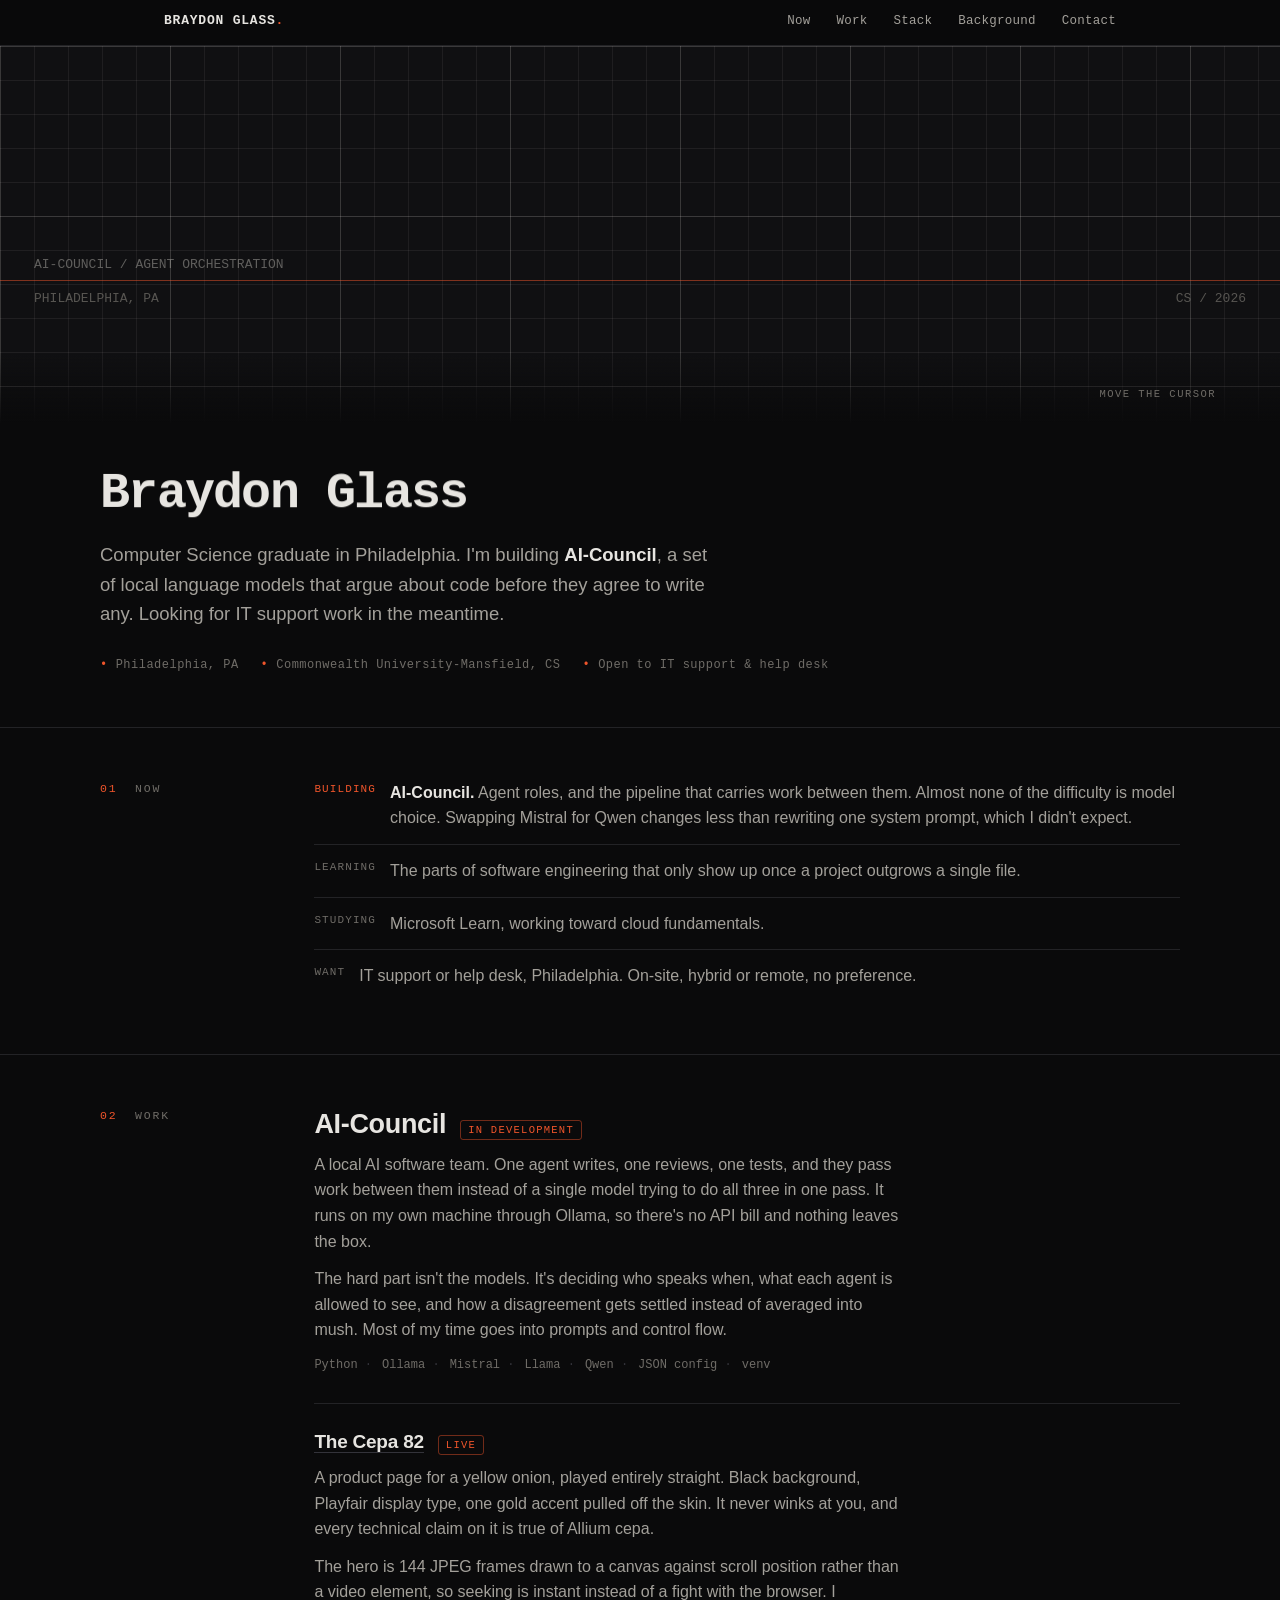
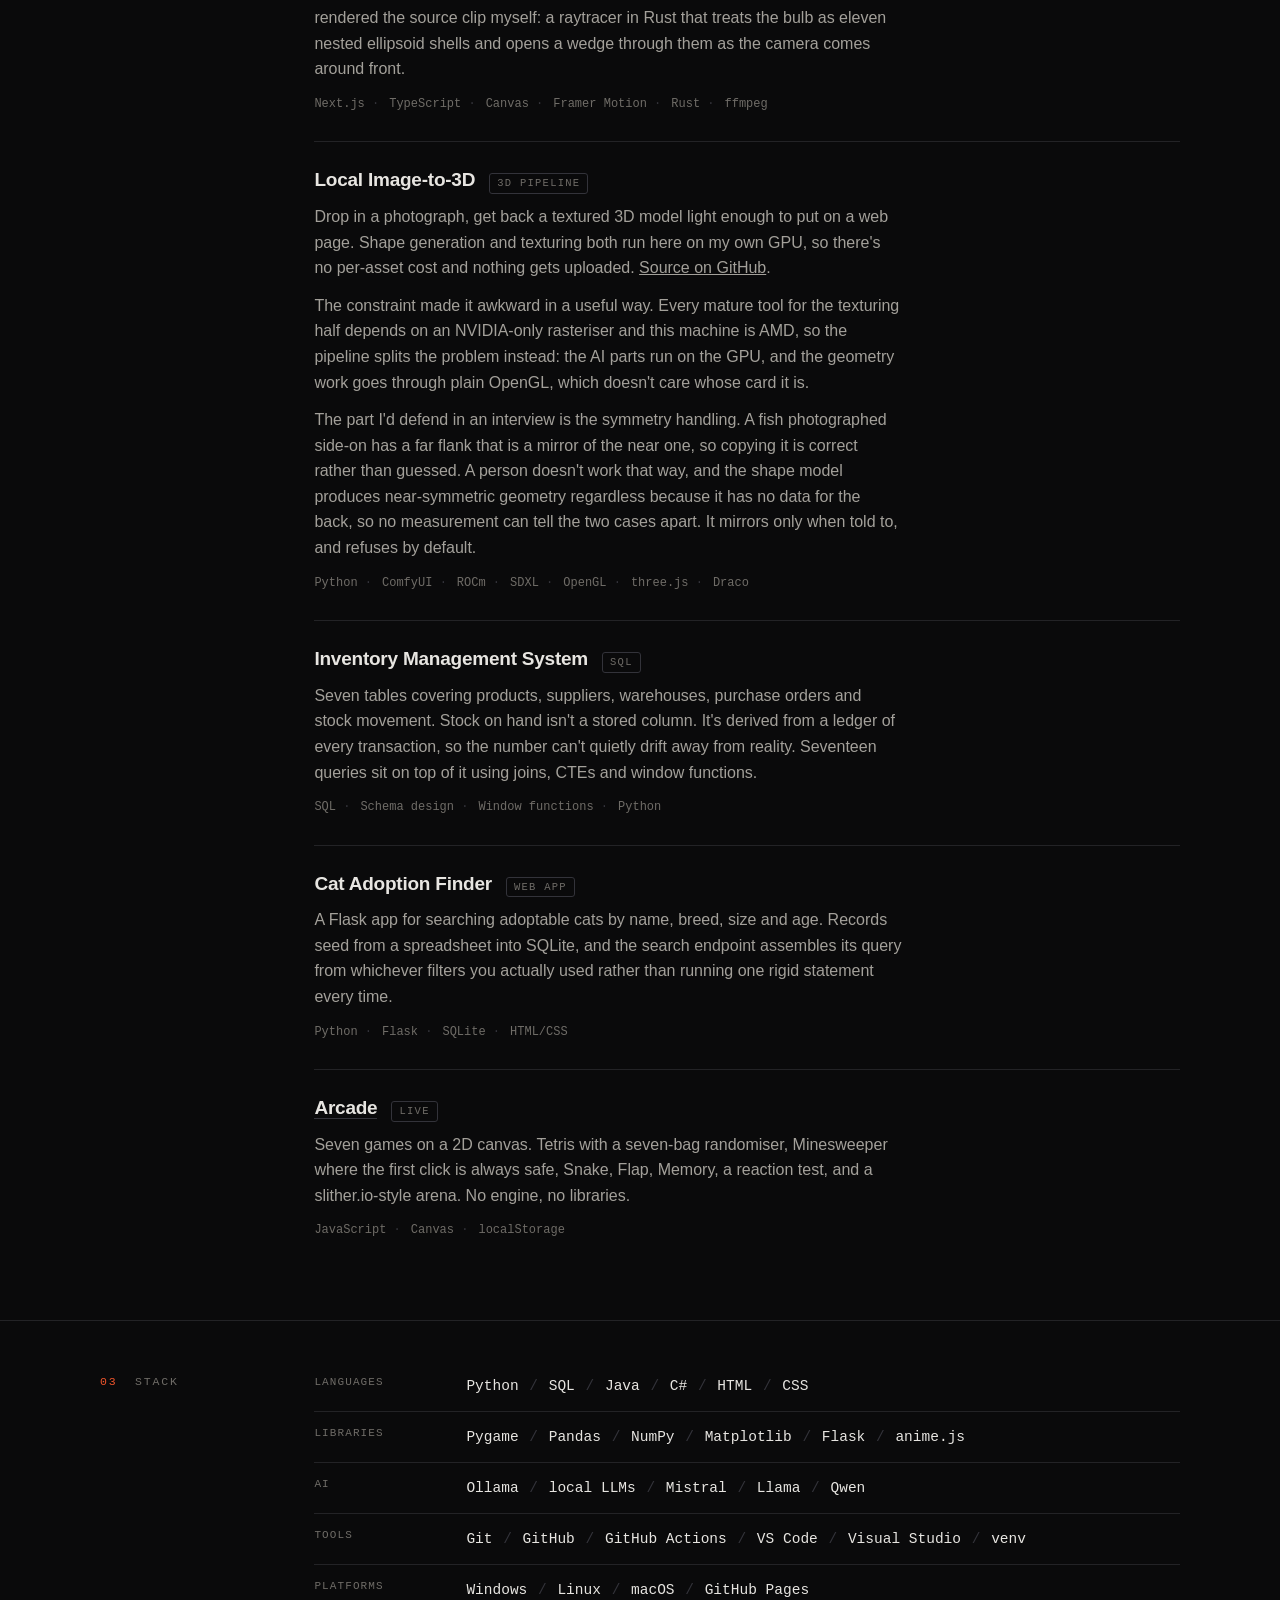
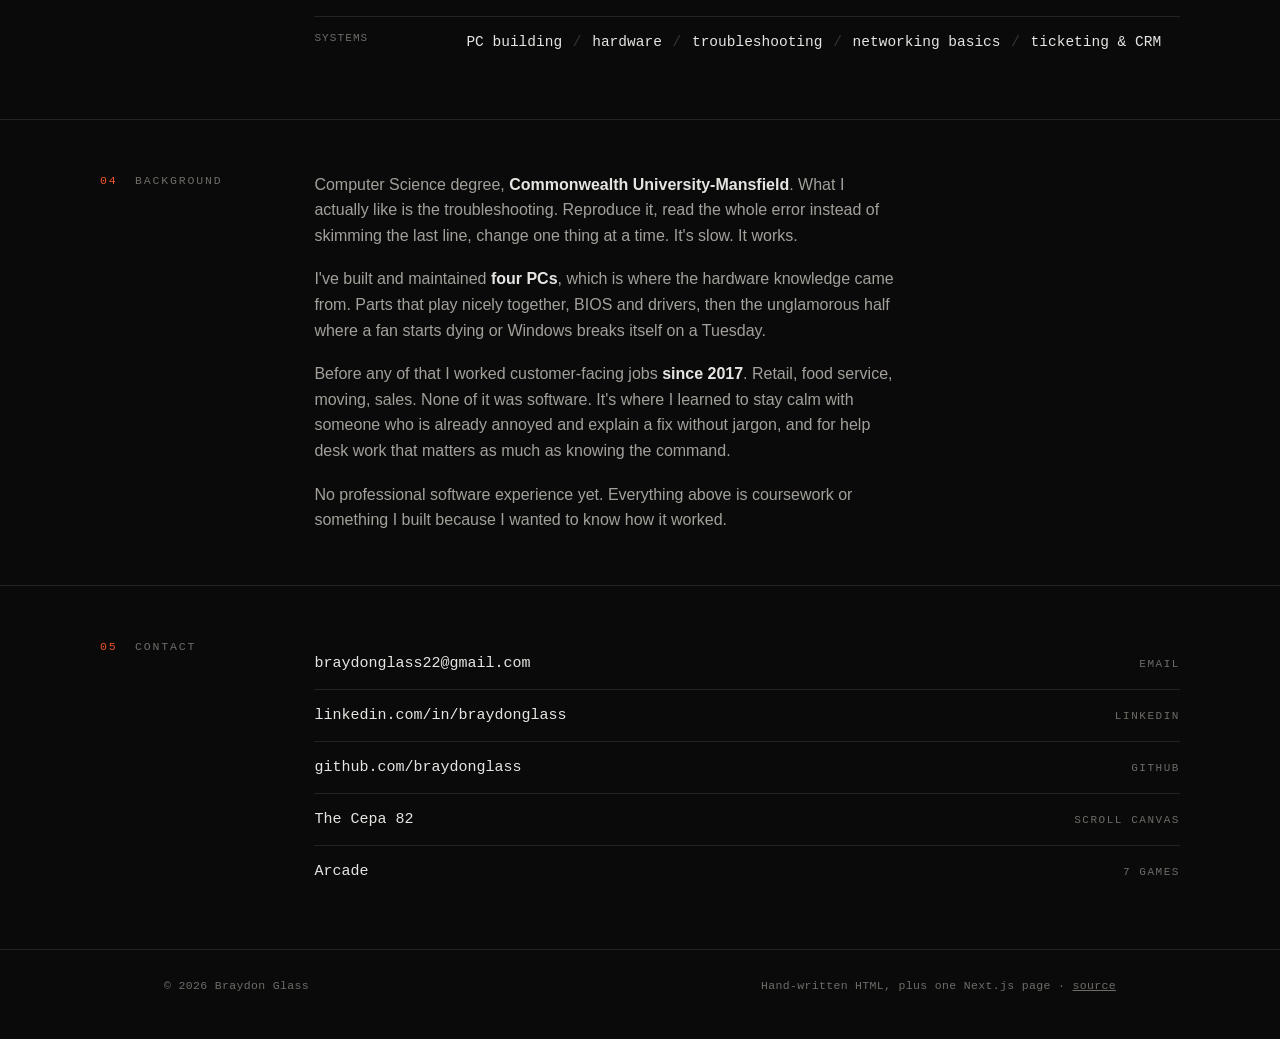
==== commit b375871f: "Merge remote-tracking branch 'origin/main' # Conflicts: #	index.html" ====
--- a/index.html
+++ b/index.html
@@ -333,6 +333,37 @@
 
         <article class="proj">
           <header>
+            <h3>Local Image-to-3D</h3>
+            <span class="tag">3D pipeline</span>
+          </header>
+          <p>
+            Drop in a photograph, get back a textured 3D model light enough to put on a web
+            page. Shape generation and texturing both run here on my own GPU, so there's no
+            per-asset cost and nothing gets uploaded. <a href="https://github.com/braydonglass/local-image-to-3d">Source
+            on GitHub</a>.
+          </p>
+          <p>
+            The constraint made it awkward in a useful way. Every mature tool for the texturing
+            half depends on an NVIDIA-only rasteriser and this machine is AMD, so the pipeline
+            splits the problem instead: the AI parts run on the GPU, and the geometry work goes
+            through plain OpenGL, which doesn't care whose card it is.
+          </p>
+          <p>
+            The part I'd defend in an interview is the symmetry handling. A fish photographed
+            side-on has a far flank that is a mirror of the near one, so copying it is correct
+            rather than guessed. A person doesn't work that way, and the shape model produces
+            near-symmetric geometry regardless because it has no data for the back, so no
+            measurement can tell the two cases apart. It mirrors only when told to, and refuses
+            by default.
+          </p>
+          <div class="stack">
+            <span>Python</span><span>ComfyUI</span><span>ROCm</span><span>SDXL</span>
+            <span>OpenGL</span><span>three.js</span><span>Draco</span>
+          </div>
+        </article>
+
+        <article class="proj">
+          <header>
             <h3>Inventory Management System</h3>
             <span class="tag">SQL</span>
           </header>
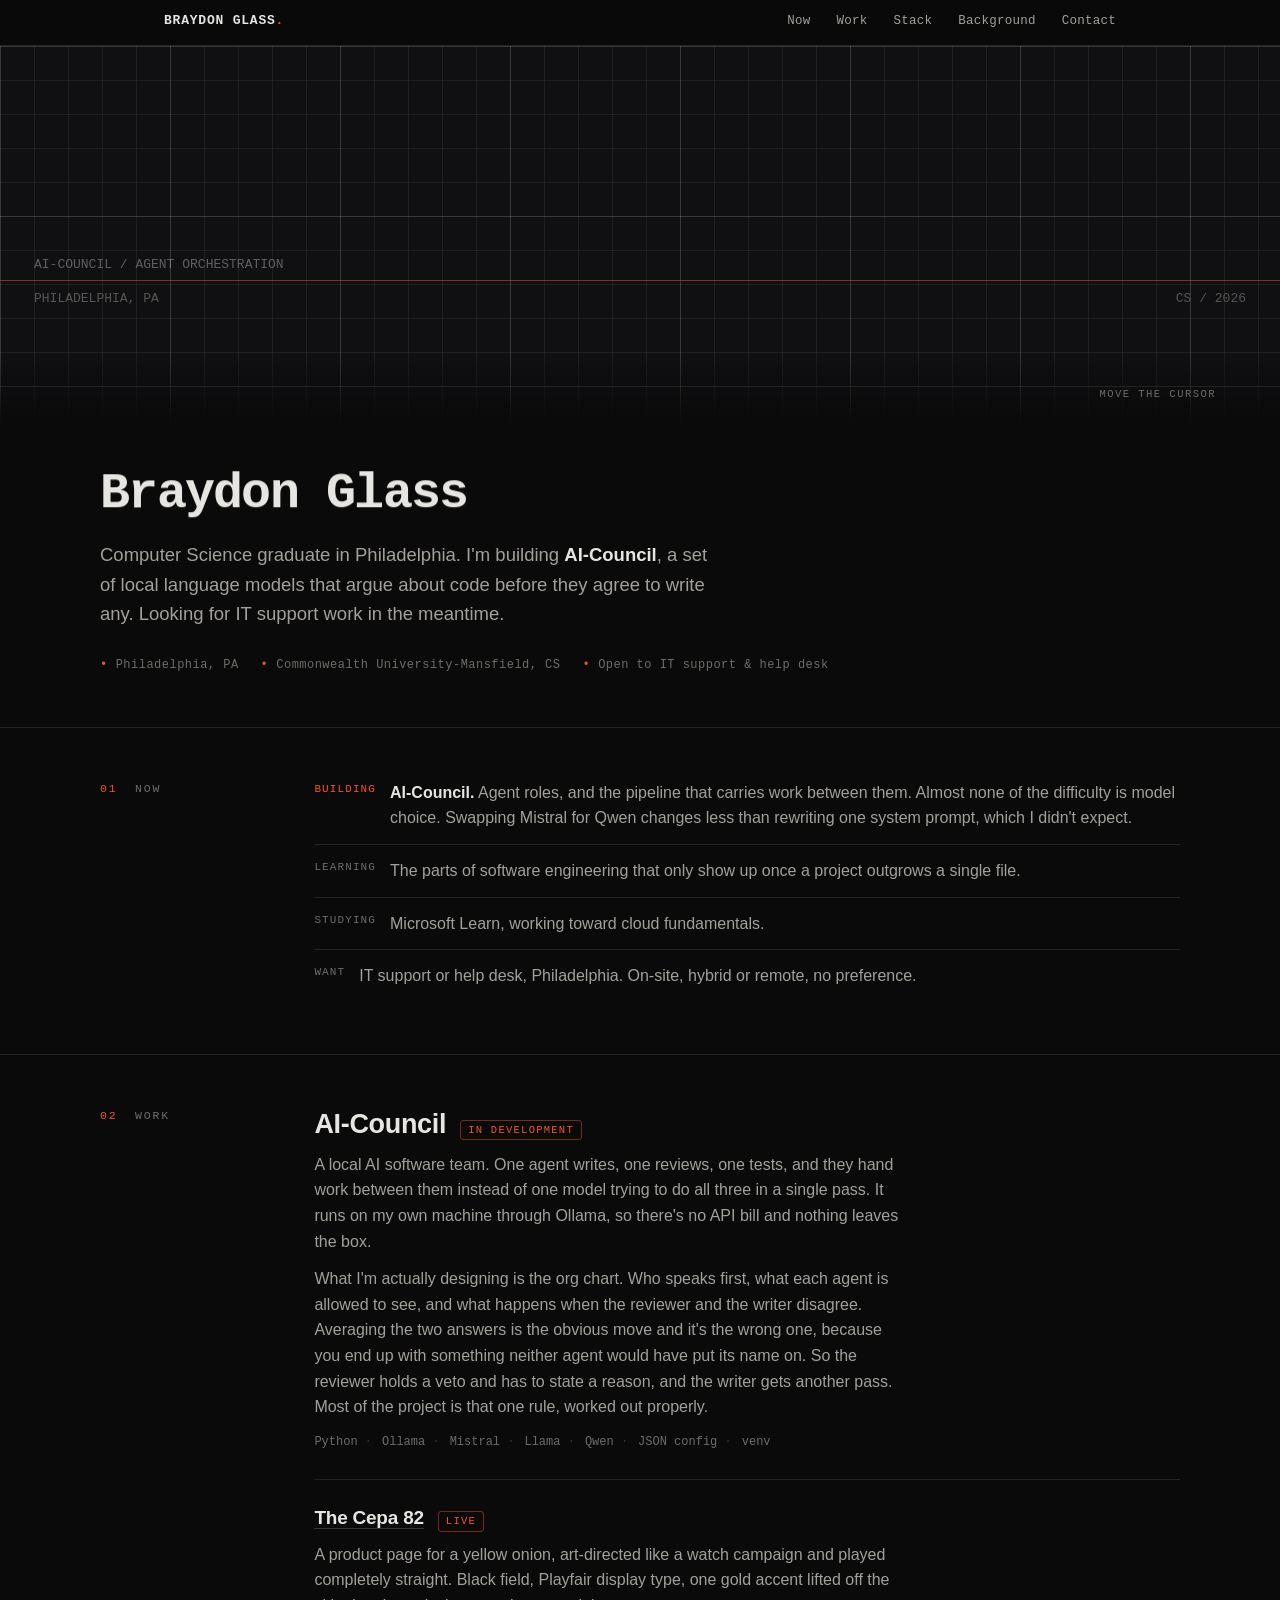
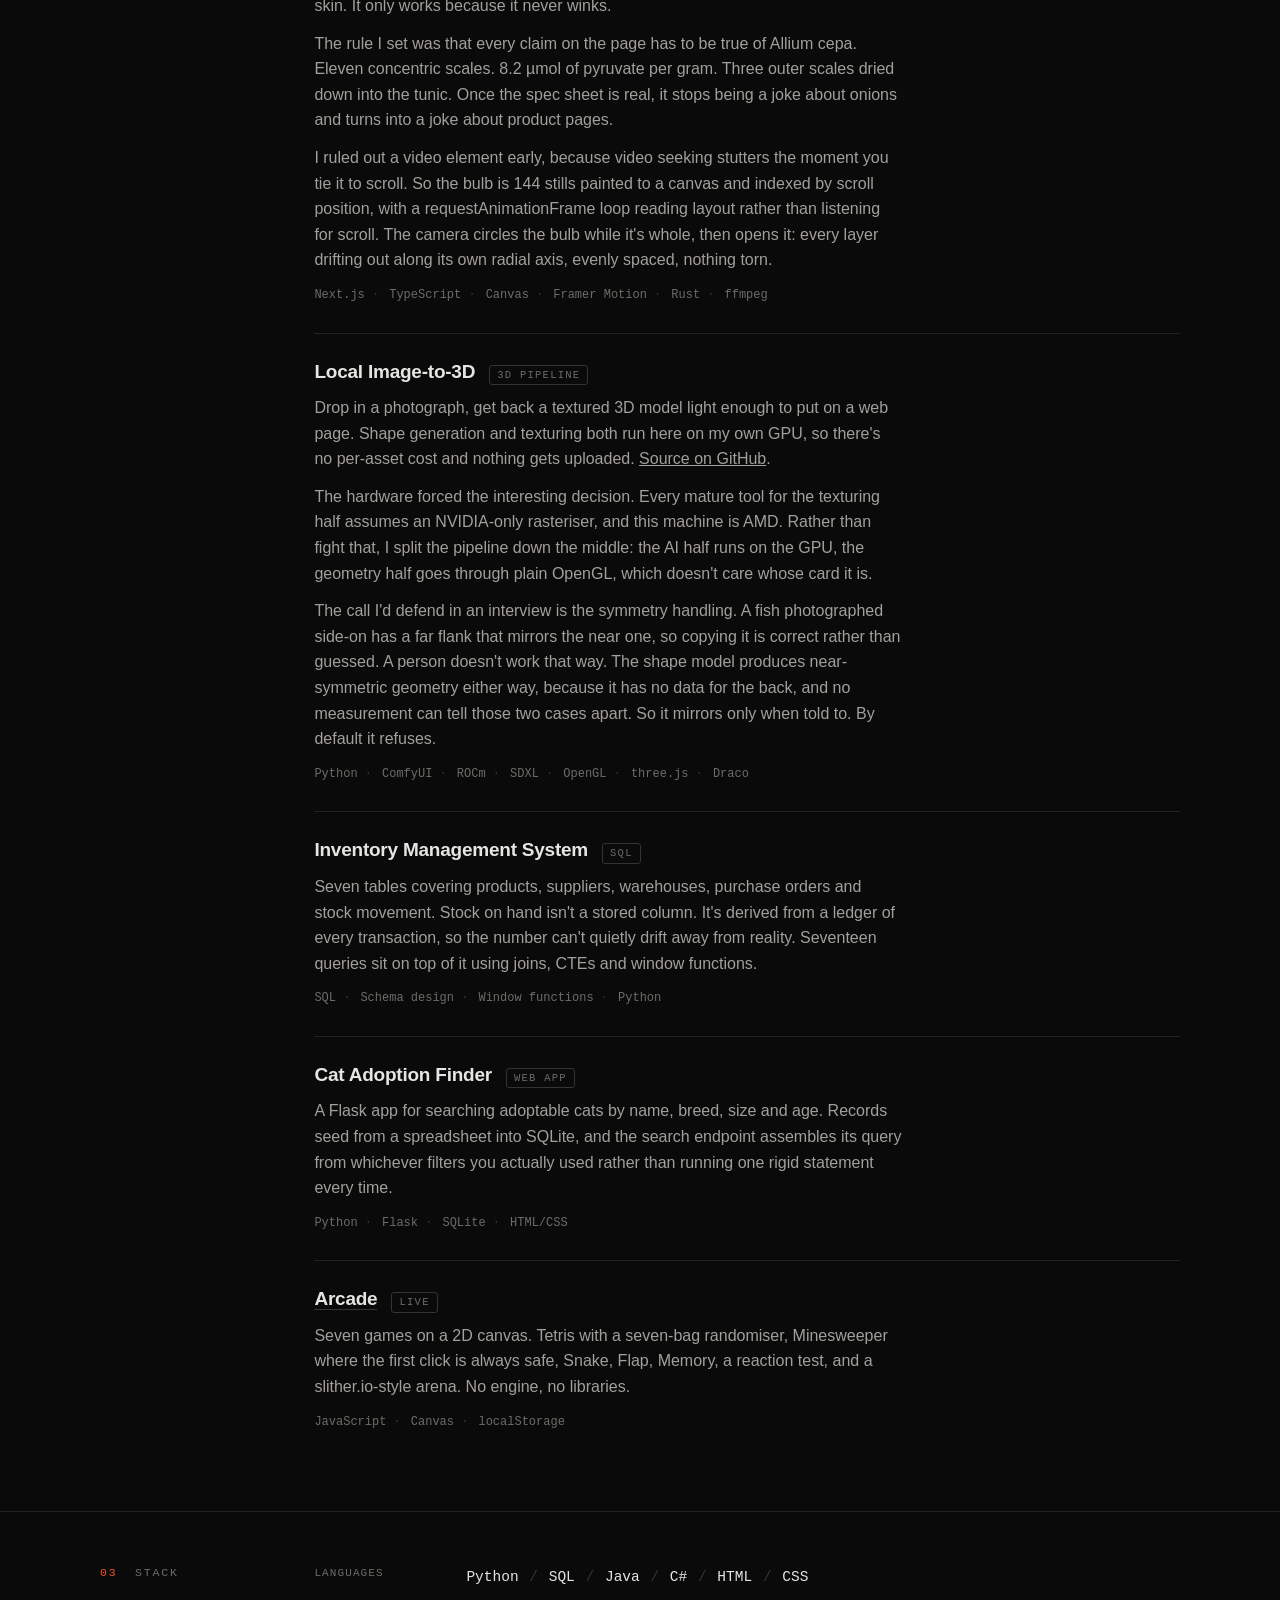
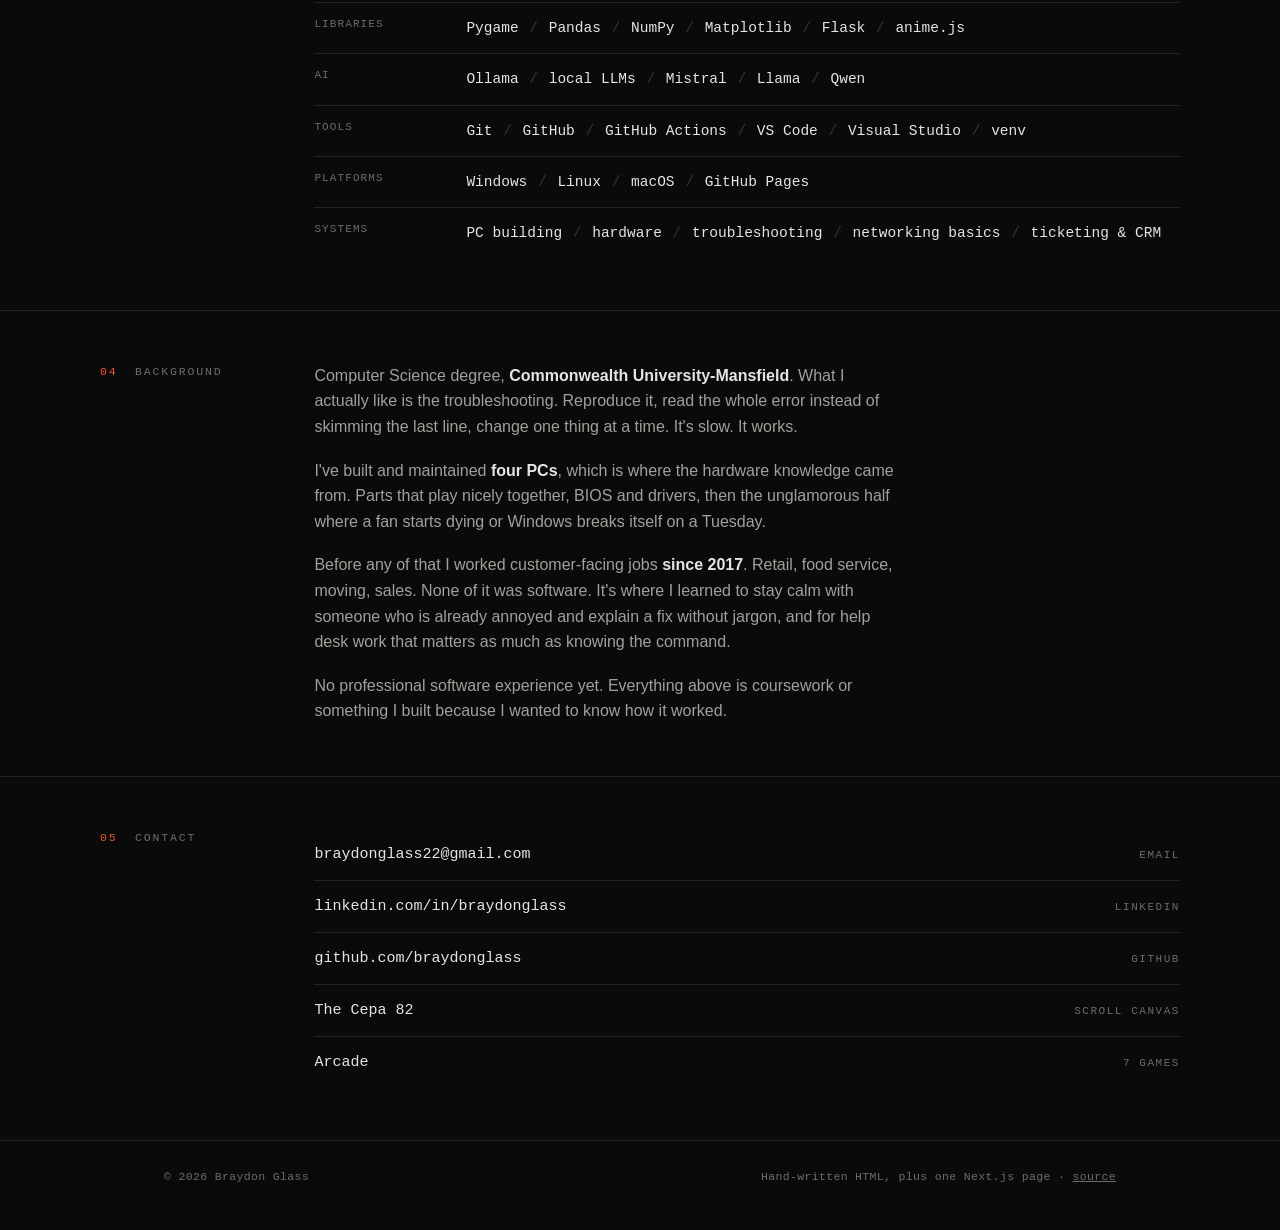
==== commit ed90aa00: "Rewrite the three lead Work entries around design decisions AI-Council, The Cepa 82 and Local Image-" ====
--- a/index.html
+++ b/index.html
@@ -293,15 +293,18 @@
             <span class="tag live">In development</span>
           </header>
           <p>
-            A local AI software team. One agent writes, one reviews, one tests, and they pass
-            work between them instead of a single model trying to do all three in one pass.
+            A local AI software team. One agent writes, one reviews, one tests, and they hand
+            work between them instead of one model trying to do all three in a single pass.
             It runs on my own machine through Ollama, so there's no API bill and nothing
             leaves the box.
           </p>
           <p>
-            The hard part isn't the models. It's deciding who speaks when, what each agent
-            is allowed to see, and how a disagreement gets settled instead of averaged into
-            mush. Most of my time goes into prompts and control flow.
+            What I'm actually designing is the org chart. Who speaks first, what each agent is
+            allowed to see, and what happens when the reviewer and the writer disagree.
+            Averaging the two answers is the obvious move and it's the wrong one, because you
+            end up with something neither agent would have put its name on. So the reviewer
+            holds a veto and has to state a reason, and the writer gets another pass. Most of
+            the project is that one rule, worked out properly.
           </p>
           <div class="stack">
             <span>Python</span><span>Ollama</span><span>Mistral</span><span>Llama</span>
@@ -315,15 +318,22 @@
             <span class="tag live">Live</span>
           </header>
           <p>
-            A product page for a yellow onion, played entirely straight. Black background,
-            Playfair display type, one gold accent pulled off the skin. It never winks at you,
-            and every technical claim on it is true of Allium cepa.
-          </p>
-          <p>
-            The hero is 144 JPEG frames drawn to a canvas against scroll position rather than a
-            video element, so seeking is instant instead of a fight with the browser. I rendered
-            the source clip myself: a raytracer in Rust that treats the bulb as eleven nested
-            ellipsoid shells and opens a wedge through them as the camera comes around front.
+            A product page for a yellow onion, art-directed like a watch campaign and played
+            completely straight. Black field, Playfair display type, one gold accent lifted off
+            the skin. It only works because it never winks.
+          </p>
+          <p>
+            The rule I set was that every claim on the page has to be true of Allium cepa.
+            Eleven concentric scales. 8.2 µmol of pyruvate per gram. Three outer scales dried
+            down into the tunic. Once the spec sheet is real, it stops being a joke about
+            onions and turns into a joke about product pages.
+          </p>
+          <p>
+            I ruled out a video element early, because video seeking stutters the moment you
+            tie it to scroll. So the bulb is 144 stills painted to a canvas and indexed by
+            scroll position, with a requestAnimationFrame loop reading layout rather than
+            listening for scroll. The camera circles the bulb while it's whole, then opens it:
+            every layer drifting out along its own radial axis, evenly spaced, nothing torn.
           </p>
           <div class="stack">
             <span>Next.js</span><span>TypeScript</span><span>Canvas</span><span>Framer Motion</span>
@@ -343,18 +353,18 @@
             on GitHub</a>.
           </p>
           <p>
-            The constraint made it awkward in a useful way. Every mature tool for the texturing
-            half depends on an NVIDIA-only rasteriser and this machine is AMD, so the pipeline
-            splits the problem instead: the AI parts run on the GPU, and the geometry work goes
-            through plain OpenGL, which doesn't care whose card it is.
-          </p>
-          <p>
-            The part I'd defend in an interview is the symmetry handling. A fish photographed
-            side-on has a far flank that is a mirror of the near one, so copying it is correct
-            rather than guessed. A person doesn't work that way, and the shape model produces
-            near-symmetric geometry regardless because it has no data for the back, so no
-            measurement can tell the two cases apart. It mirrors only when told to, and refuses
-            by default.
+            The hardware forced the interesting decision. Every mature tool for the texturing
+            half assumes an NVIDIA-only rasteriser, and this machine is AMD. Rather than fight
+            that, I split the pipeline down the middle: the AI half runs on the GPU, the
+            geometry half goes through plain OpenGL, which doesn't care whose card it is.
+          </p>
+          <p>
+            The call I'd defend in an interview is the symmetry handling. A fish photographed
+            side-on has a far flank that mirrors the near one, so copying it is correct rather
+            than guessed. A person doesn't work that way. The shape model produces
+            near-symmetric geometry either way, because it has no data for the back, and no
+            measurement can tell those two cases apart. So it mirrors only when told to. By
+            default it refuses.
           </p>
           <div class="stack">
             <span>Python</span><span>ComfyUI</span><span>ROCm</span><span>SDXL</span>
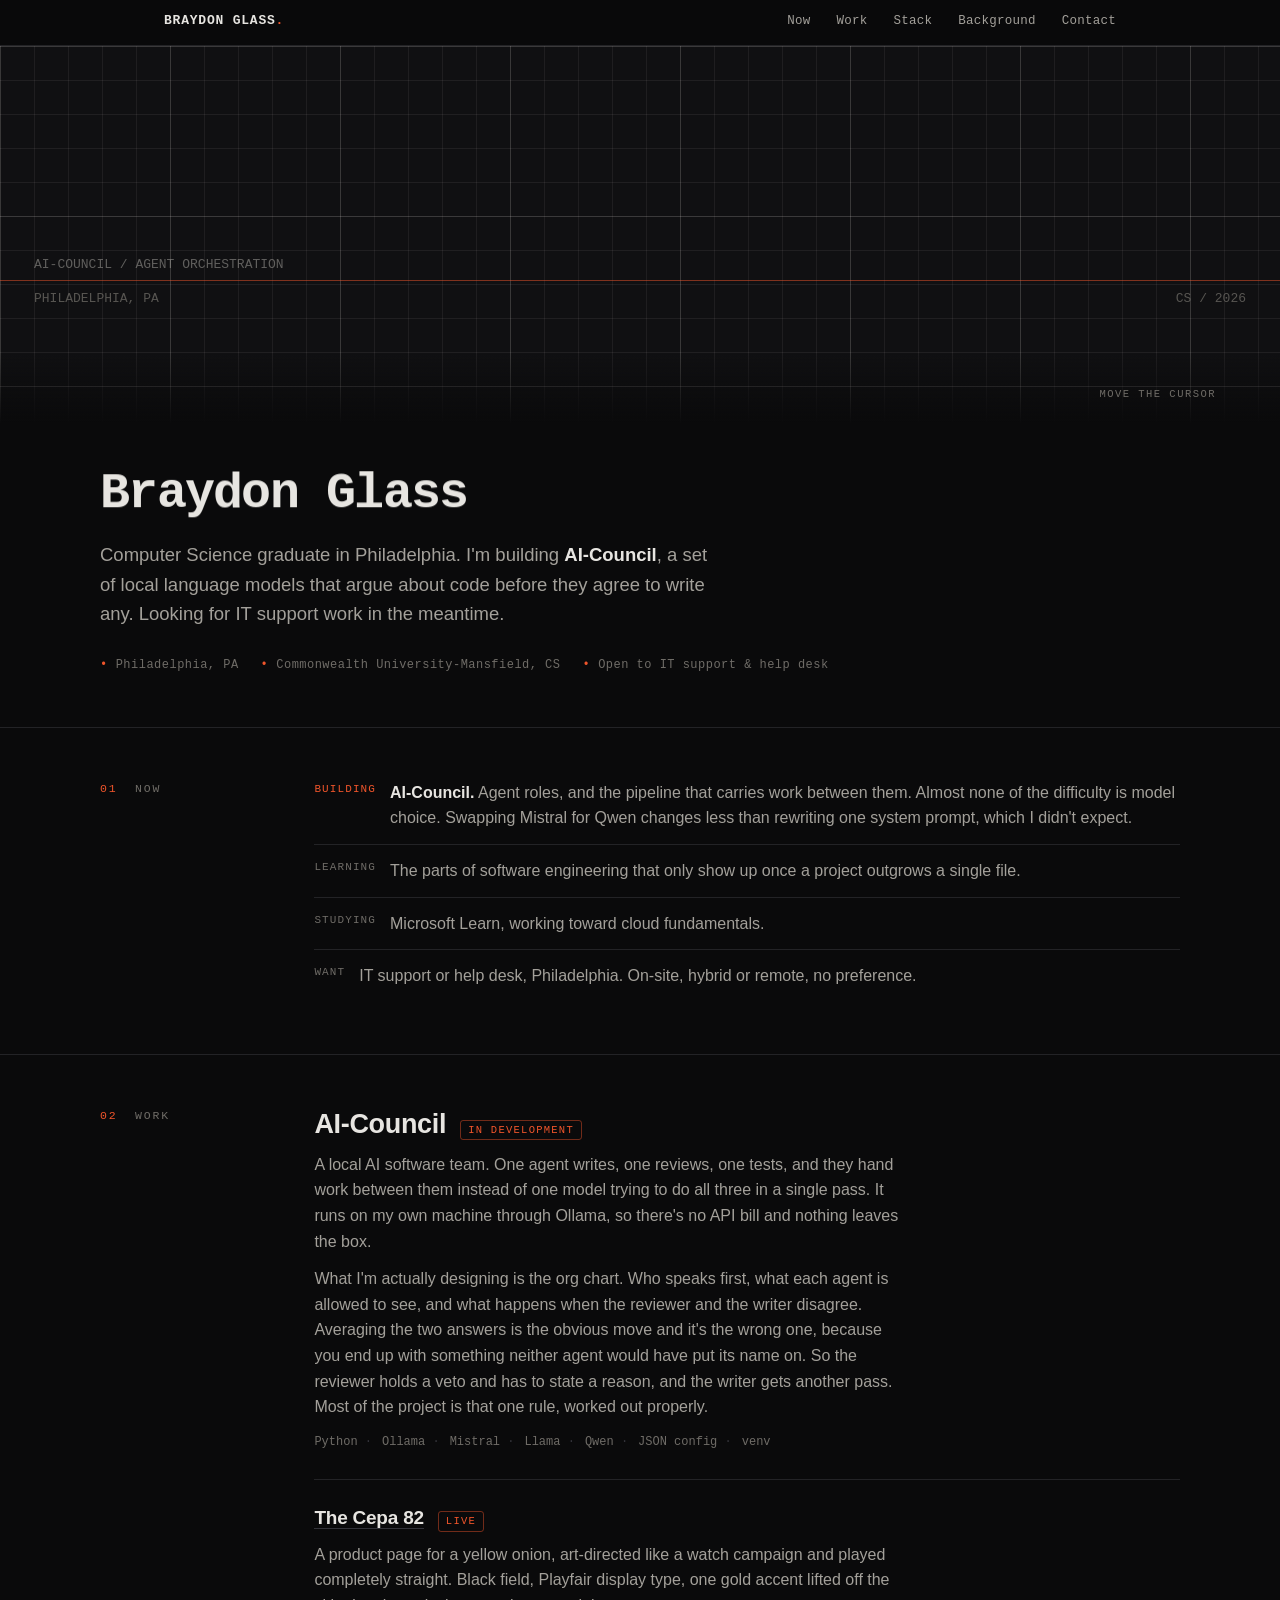
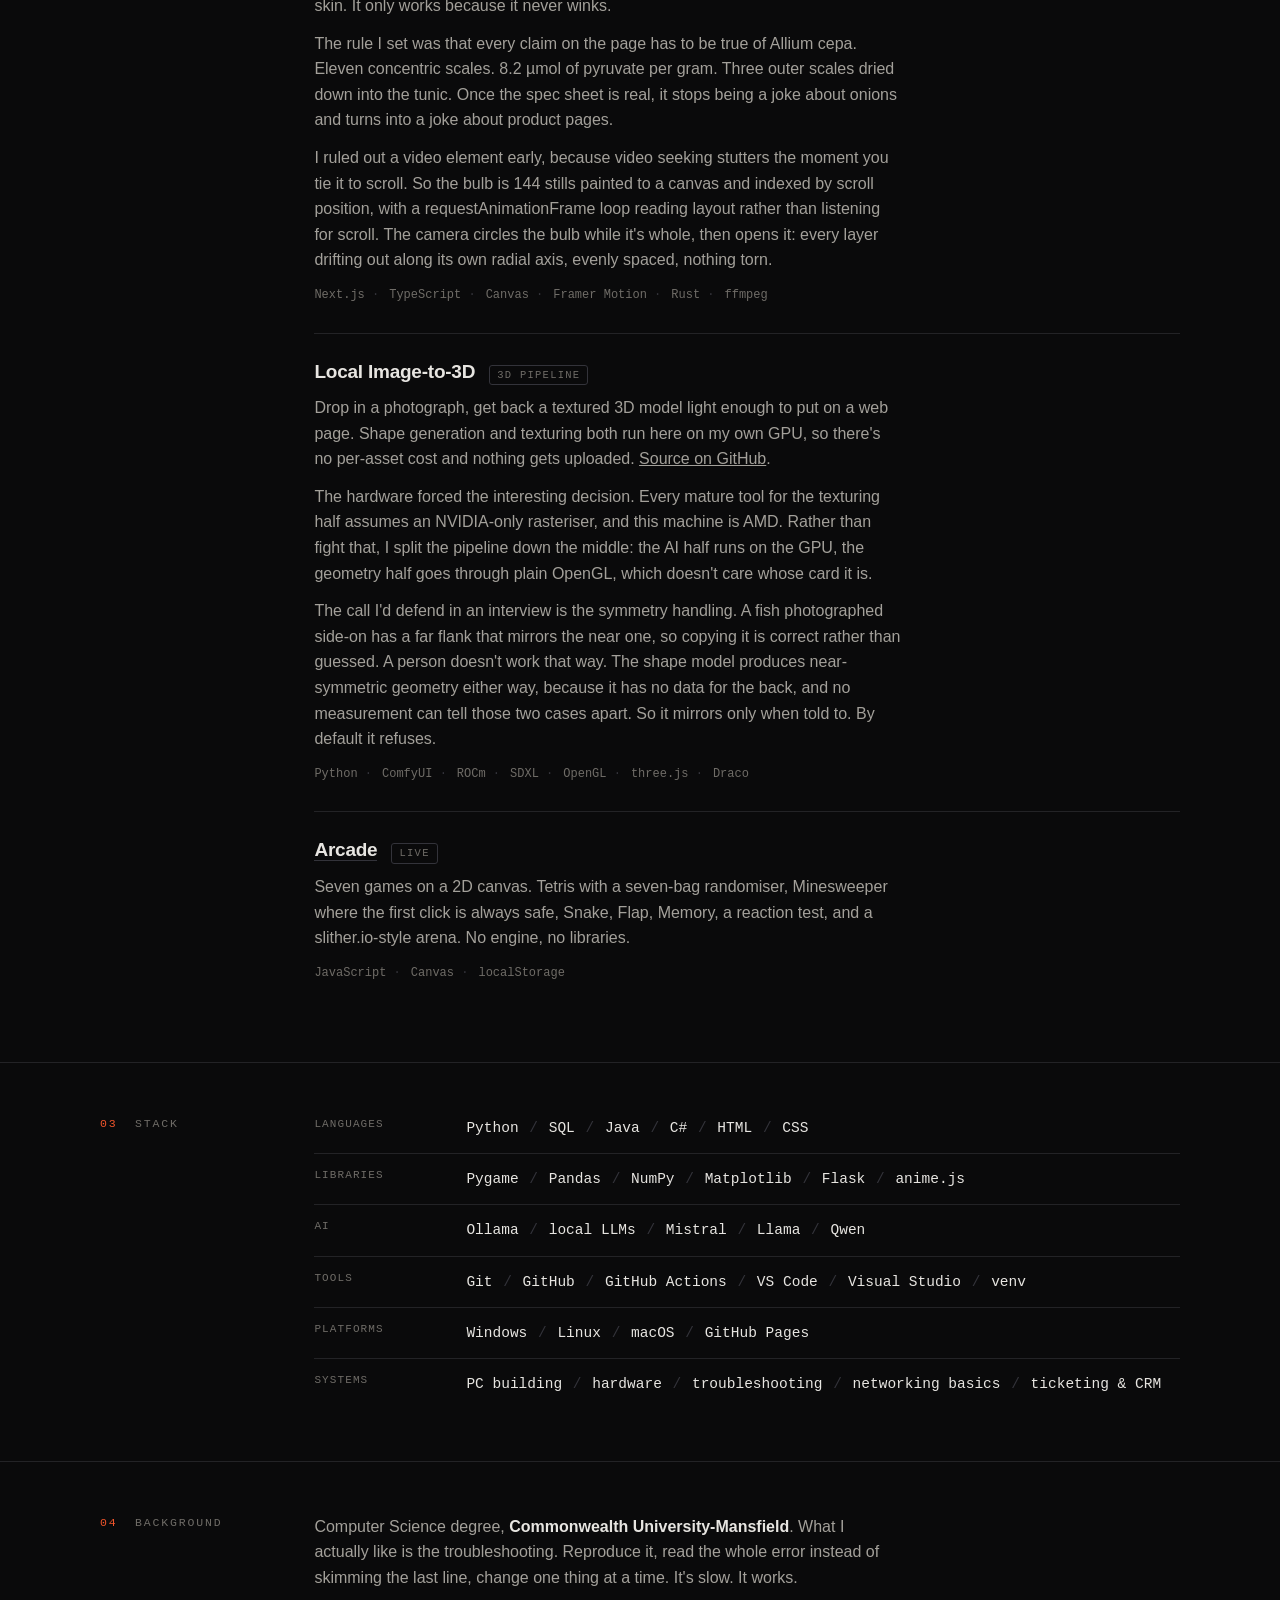
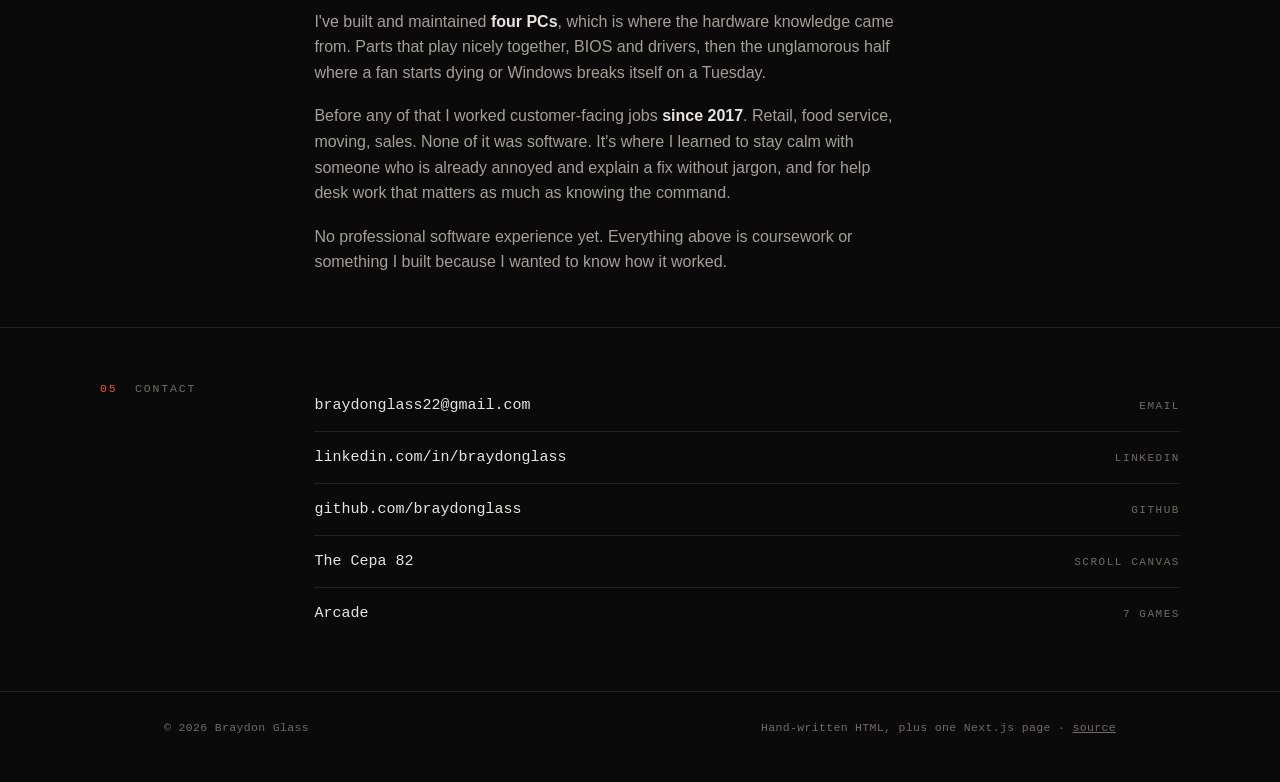
==== commit 1ac2610d: "Cut Inventory Management System and Cat Adoption Finder from Work Leaves four entries: AI-Council, T" ====
--- a/index.html
+++ b/index.html
@@ -374,38 +374,6 @@
 
         <article class="proj">
           <header>
-            <h3>Inventory Management System</h3>
-            <span class="tag">SQL</span>
-          </header>
-          <p>
-            Seven tables covering products, suppliers, warehouses, purchase orders and stock
-            movement. Stock on hand isn't a stored column. It's derived from a ledger of
-            every transaction, so the number can't quietly drift away from reality. Seventeen
-            queries sit on top of it using joins, CTEs and window functions.
-          </p>
-          <div class="stack">
-            <span>SQL</span><span>Schema design</span><span>Window functions</span><span>Python</span>
-          </div>
-        </article>
-
-        <article class="proj">
-          <header>
-            <h3>Cat Adoption Finder</h3>
-            <span class="tag">Web app</span>
-          </header>
-          <p>
-            A Flask app for searching adoptable cats by name, breed, size and age. Records
-            seed from a spreadsheet into SQLite, and the search endpoint assembles its query
-            from whichever filters you actually used rather than running one rigid statement
-            every time.
-          </p>
-          <div class="stack">
-            <span>Python</span><span>Flask</span><span>SQLite</span><span>HTML/CSS</span>
-          </div>
-        </article>
-
-        <article class="proj">
-          <header>
             <h3><a href="games.html">Arcade</a></h3>
             <span class="tag">Live</span>
           </header>
